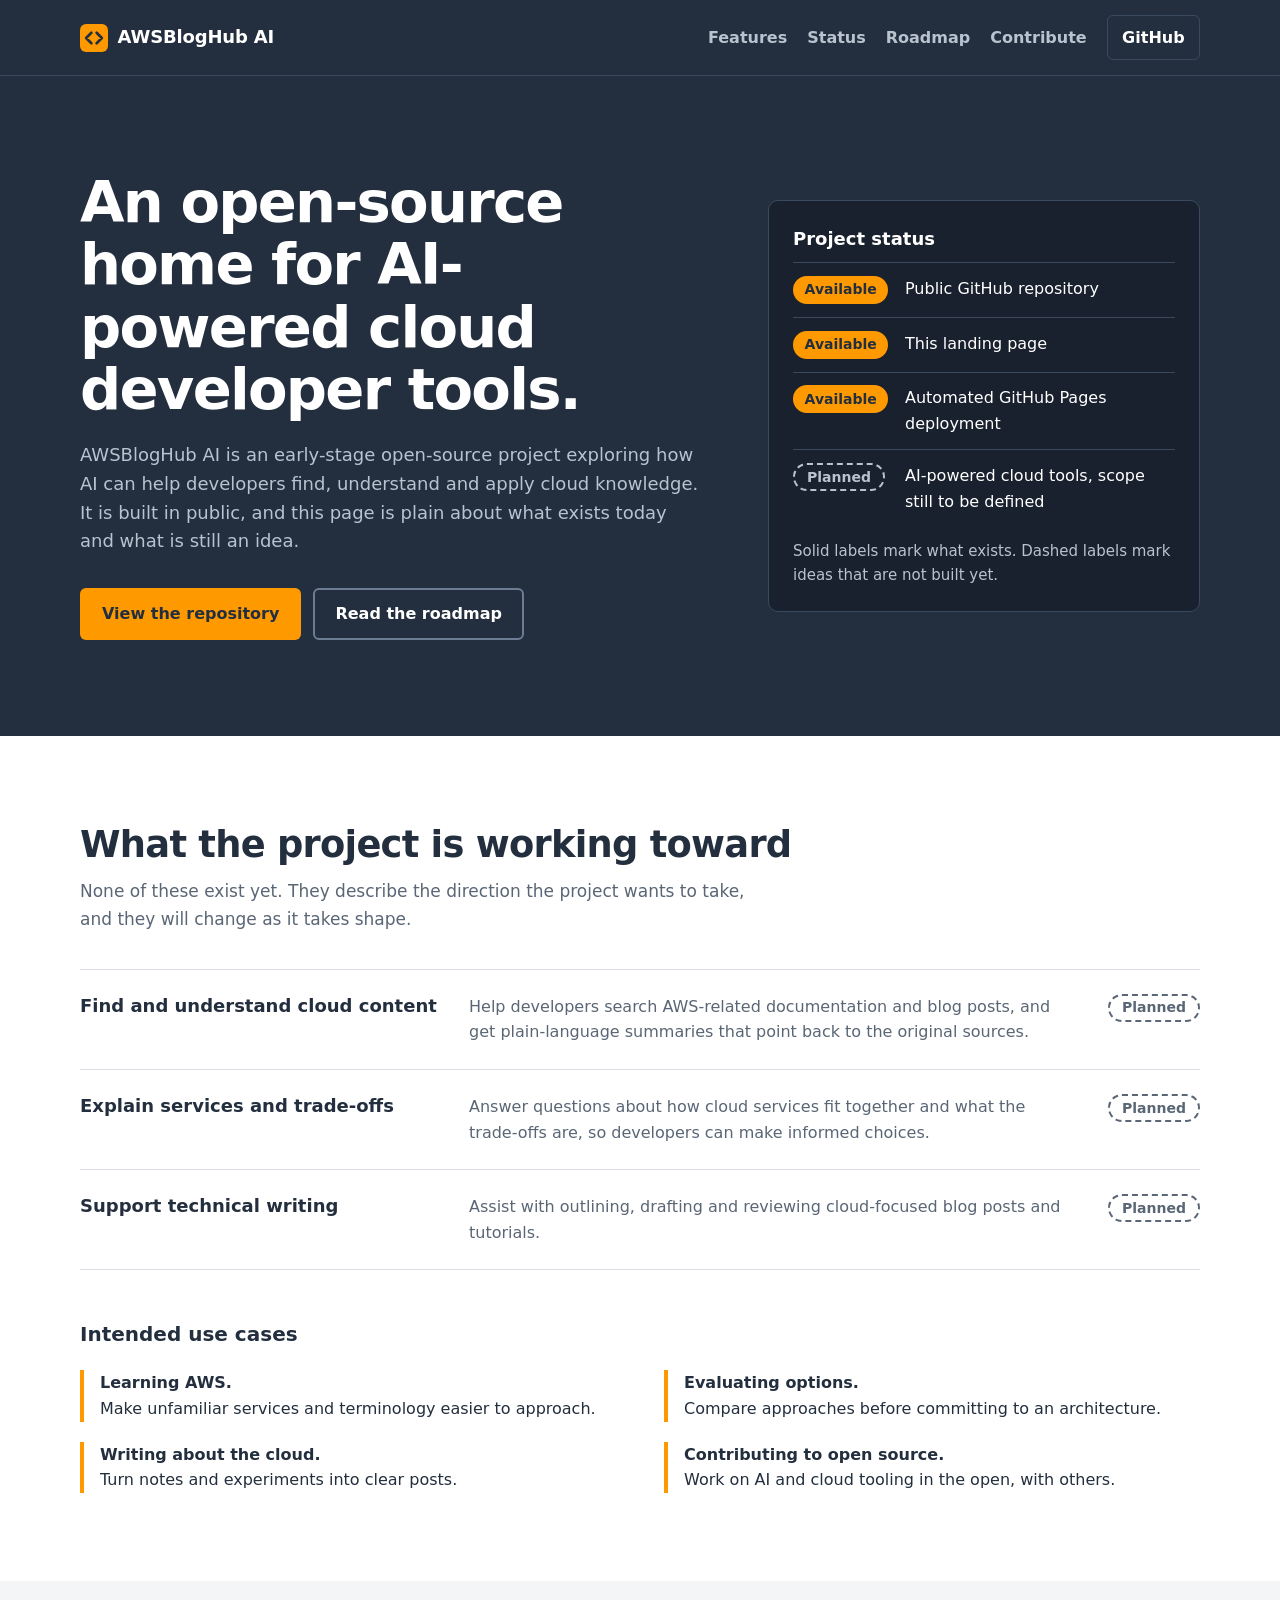
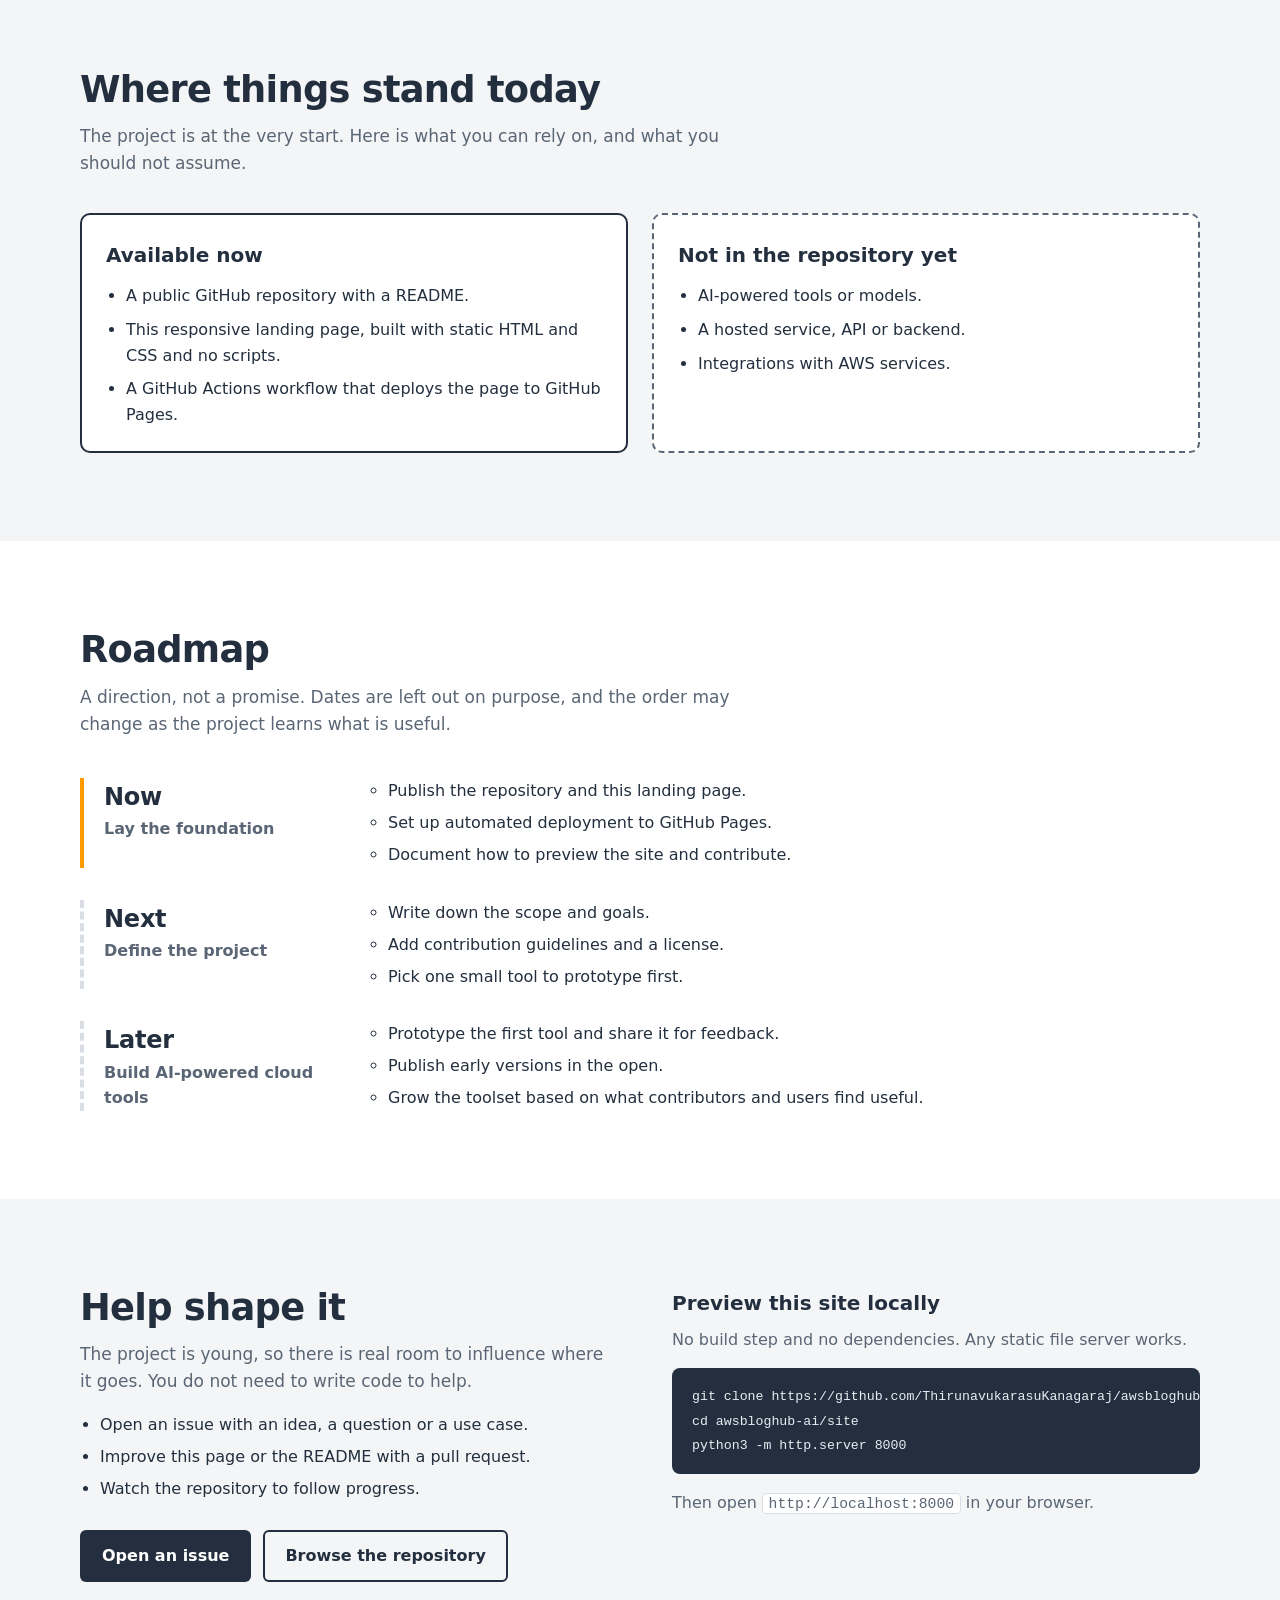
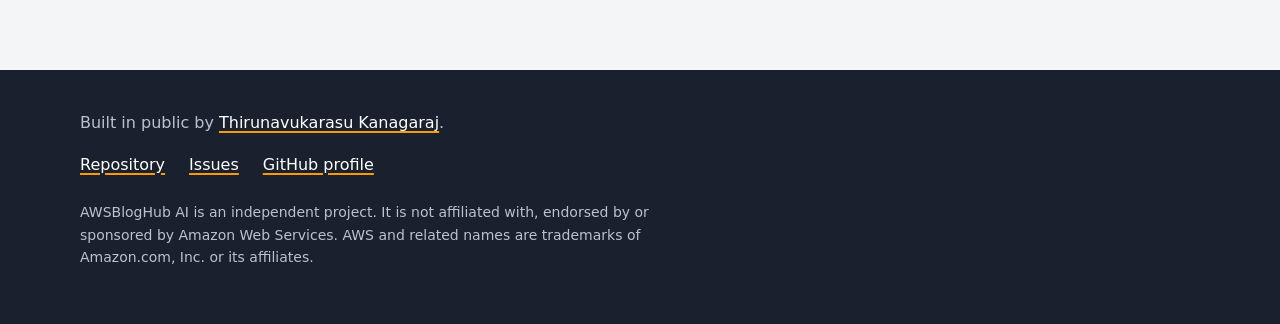
==== site/index.html @ a860bc06 "Add AWSBlogHub AI landing page Static, accessible, SEO-friendly page with hero, planned features and" ====
<!doctype html>
<html lang="en">
<head>
  <meta charset="utf-8">
  <meta name="viewport" content="width=device-width, initial-scale=1">
  <title>AWSBlogHub AI | Open-source AI tools for cloud developers</title>
  <meta name="description" content="AWSBlogHub AI is an early-stage open-source project exploring AI-powered tools for AWS and cloud developers. See what exists today, the roadmap, and how to contribute.">
  <link rel="canonical" href="https://thirunavukarasukanagaraj.github.io/awsbloghub-ai/">
  <meta name="theme-color" content="#232F3E">
  <link rel="icon" href="assets/favicon.svg" type="image/svg+xml">

  <meta property="og:type" content="website">
  <meta property="og:site_name" content="AWSBlogHub AI">
  <meta property="og:title" content="AWSBlogHub AI | Open-source AI tools for cloud developers">
  <meta property="og:description" content="An early-stage open-source project exploring AI-powered tools for AWS and cloud developers. Built in public.">
  <meta property="og:url" content="https://thirunavukarasukanagaraj.github.io/awsbloghub-ai/">
  <meta name="twitter:card" content="summary">
  <meta name="twitter:title" content="AWSBlogHub AI">
  <meta name="twitter:description" content="An early-stage open-source project exploring AI-powered tools for AWS and cloud developers. Built in public.">

  <link rel="stylesheet" href="assets/styles.css">

  <script type="application/ld+json">
  {
    "@context": "https://schema.org",
    "@type": "SoftwareSourceCode",
    "name": "AWSBlogHub AI",
    "description": "An early-stage open-source project exploring AI-powered tools for AWS and cloud developers.",
    "url": "https://thirunavukarasukanagaraj.github.io/awsbloghub-ai/",
    "codeRepository": "https://github.com/ThirunavukarasuKanagaraj/awsbloghub-ai",
    "author": {
      "@type": "Person",
      "name": "Thirunavukarasu Kanagaraj",
      "url": "https://github.com/ThirunavukarasuKanagaraj"
    }
  }
  </script>
</head>
<body>
  <a class="skip-link" href="#main">Skip to content</a>

  <header class="site-header">
    <div class="container header-inner">
      <a class="brand" href="#top" aria-label="AWSBlogHub AI, back to top">
        <svg class="brand-mark" width="28" height="28" viewBox="0 0 32 32" aria-hidden="true" focusable="false">
          <rect width="32" height="32" rx="7" fill="#FF9900"/>
          <path d="M13 10 7 16l6 6M19 10l6 6-6 6" fill="none" stroke="#232F3E" stroke-width="3" stroke-linecap="round" stroke-linejoin="round"/>
        </svg>
        <span>AWSBlogHub AI</span>
      </a>
      <nav aria-label="Primary">
        <ul class="nav-list">
          <li><a href="#features">Features</a></li>
          <li><a href="#status">Status</a></li>
          <li><a href="#roadmap">Roadmap</a></li>
          <li><a href="#contribute">Contribute</a></li>
          <li><a class="nav-github" href="https://github.com/ThirunavukarasuKanagaraj/awsbloghub-ai">GitHub</a></li>
        </ul>
      </nav>
    </div>
  </header>

  <main id="main">
    <section class="hero on-dark" id="top" aria-labelledby="hero-title">
      <div class="container hero-grid">
        <div class="hero-copy">
          <h1 id="hero-title">An open-source home for AI-powered cloud developer tools.</h1>
          <p class="lead">AWSBlogHub AI is an early-stage open-source project exploring how AI can help developers find, understand and apply cloud knowledge. It is built in public, and this page is plain about what exists today and what is still an idea.</p>
          <div class="actions">
            <a class="btn btn-primary" href="https://github.com/ThirunavukarasuKanagaraj/awsbloghub-ai">View the repository</a>
            <a class="btn btn-secondary" href="#roadmap">Read the roadmap</a>
          </div>
        </div>

        <aside class="ledger" aria-labelledby="ledger-title">
          <h2 id="ledger-title">Project status</h2>
          <ul>
            <li><span class="tag tag-built">Available</span><span>Public GitHub repository</span></li>
            <li><span class="tag tag-built">Available</span><span>This landing page</span></li>
            <li><span class="tag tag-built">Available</span><span>Automated GitHub Pages deployment</span></li>
            <li><span class="tag tag-planned">Planned</span><span>AI-powered cloud tools, scope still to be defined</span></li>
          </ul>
          <p class="ledger-note">Solid labels mark what exists. Dashed labels mark ideas that are not built yet.</p>
        </aside>
      </div>
    </section>

    <section class="section" id="features" aria-labelledby="features-title">
      <div class="container">
        <h2 id="features-title">What the project is working toward</h2>
        <p class="section-intro">None of these exist yet. They describe the direction the project wants to take, and they will change as it takes shape.</p>

        <ul class="rows">
          <li>
            <h3>Find and understand cloud content</h3>
            <p>Help developers search AWS-related documentation and blog posts, and get plain-language summaries that point back to the original sources.</p>
            <span class="tag tag-planned">Planned</span>
          </li>
          <li>
            <h3>Explain services and trade-offs</h3>
            <p>Answer questions about how cloud services fit together and what the trade-offs are, so developers can make informed choices.</p>
            <span class="tag tag-planned">Planned</span>
          </li>
          <li>
            <h3>Support technical writing</h3>
            <p>Assist with outlining, drafting and reviewing cloud-focused blog posts and tutorials.</p>
            <span class="tag tag-planned">Planned</span>
          </li>
        </ul>

        <h3 class="subhead">Intended use cases</h3>
        <ul class="usecases">
          <li><strong>Learning AWS.</strong> Make unfamiliar services and terminology easier to approach.</li>
          <li><strong>Evaluating options.</strong> Compare approaches before committing to an architecture.</li>
          <li><strong>Writing about the cloud.</strong> Turn notes and experiments into clear posts.</li>
          <li><strong>Contributing to open source.</strong> Work on AI and cloud tooling in the open, with others.</li>
        </ul>
      </div>
    </section>

    <section class="section band" id="status" aria-labelledby="status-title">
      <div class="container">
        <h2 id="status-title">Where things stand today</h2>
        <p class="section-intro">The project is at the very start. Here is what you can rely on, and what you should not assume.</p>

        <div class="status-grid">
          <div class="panel panel-built">
            <h3>Available now</h3>
            <ul>
              <li>A public GitHub repository with a README.</li>
              <li>This responsive landing page, built with static HTML and CSS and no scripts.</li>
              <li>A GitHub Actions workflow that deploys the page to GitHub Pages.</li>
            </ul>
          </div>
          <div class="panel panel-planned">
            <h3>Not in the repository yet</h3>
            <ul>
              <li>AI-powered tools or models.</li>
              <li>A hosted service, API or backend.</li>
              <li>Integrations with AWS services.</li>
            </ul>
          </div>
        </div>
      </div>
    </section>

    <section class="section" id="roadmap" aria-labelledby="roadmap-title">
      <div class="container">
        <h2 id="roadmap-title">Roadmap</h2>
        <p class="section-intro">A direction, not a promise. Dates are left out on purpose, and the order may change as the project learns what is useful.</p>

        <ol class="phases">
          <li class="phase phase-now">
            <div>
              <h3>Now</h3>
              <p class="phase-title">Lay the foundation</p>
            </div>
            <ul>
              <li>Publish the repository and this landing page.</li>
              <li>Set up automated deployment to GitHub Pages.</li>
              <li>Document how to preview the site and contribute.</li>
            </ul>
          </li>
          <li class="phase">
            <div>
              <h3>Next</h3>
              <p class="phase-title">Define the project</p>
            </div>
            <ul>
              <li>Write down the scope and goals.</li>
              <li>Add contribution guidelines and a license.</li>
              <li>Pick one small tool to prototype first.</li>
            </ul>
          </li>
          <li class="phase">
            <div>
              <h3>Later</h3>
              <p class="phase-title">Build AI-powered cloud tools</p>
            </div>
            <ul>
              <li>Prototype the first tool and share it for feedback.</li>
              <li>Publish early versions in the open.</li>
              <li>Grow the toolset based on what contributors and users find useful.</li>
            </ul>
          </li>
        </ol>
      </div>
    </section>

    <section class="section band" id="contribute" aria-labelledby="contribute-title">
      <div class="container contribute-grid">
        <div>
          <h2 id="contribute-title">Help shape it</h2>
          <p class="section-intro">The project is young, so there is real room to influence where it goes. You do not need to write code to help.</p>
          <ul class="plain-list">
            <li>Open an issue with an idea, a question or a use case.</li>
            <li>Improve this page or the README with a pull request.</li>
            <li>Watch the repository to follow progress.</li>
          </ul>
          <div class="actions">
            <a class="btn btn-dark" href="https://github.com/ThirunavukarasuKanagaraj/awsbloghub-ai/issues/new">Open an issue</a>
            <a class="btn btn-outline" href="https://github.com/ThirunavukarasuKanagaraj/awsbloghub-ai">Browse the repository</a>
          </div>
        </div>

        <div class="preview">
          <h3>Preview this site locally</h3>
          <p>No build step and no dependencies. Any static file server works.</p>
<pre tabindex="0" aria-label="Commands to preview the site locally"><code>git clone https://github.com/ThirunavukarasuKanagaraj/awsbloghub-ai.git
cd awsbloghub-ai/site
python3 -m http.server 8000</code></pre>
          <p>Then open <code>http://localhost:8000</code> in your browser.</p>
        </div>
      </div>
    </section>
  </main>

  <footer class="site-footer on-dark">
    <div class="container footer-inner">
      <p>Built in public by <a href="https://github.com/ThirunavukarasuKanagaraj">Thirunavukarasu Kanagaraj</a>.</p>
      <ul class="footer-links">
        <li><a href="https://github.com/ThirunavukarasuKanagaraj/awsbloghub-ai">Repository</a></li>
        <li><a href="https://github.com/ThirunavukarasuKanagaraj/awsbloghub-ai/issues">Issues</a></li>
        <li><a href="https://github.com/ThirunavukarasuKanagaraj">GitHub profile</a></li>
      </ul>
      <p class="disclaimer">AWSBlogHub AI is an independent project. It is not affiliated with, endorsed by or sponsored by Amazon Web Services. AWS and related names are trademarks of Amazon.com, Inc. or its affiliates.</p>
    </div>
  </footer>
</body>
</html>
---- site/assets/styles.css ----
/* AWSBlogHub AI landing page. Static, no build step.
   Design system: solid markers = exists today, dashed markers = planned. */

:root {
  --navy: #232F3E;
  --navy-deep: #18212D;
  --navy-line: #3A4A5E;
  --orange: #FF9900;
  --orange-hover: #FFAD33;
  --orange-ink: #A64F00;   /* orange dark enough for text on white */
  --white: #FFFFFF;
  --gray-50: #F4F5F7;
  --gray-200: #D9DEE4;
  --gray-600: #5A6675;
  --on-navy-muted: #B9C3CF;

  --font-sans: ui-sans-serif, system-ui, -apple-system, "Segoe UI", Roboto, "Helvetica Neue", Arial, sans-serif;
  --font-mono: ui-monospace, SFMono-Regular, Menlo, Consolas, "Liberation Mono", monospace;
}

*, *::before, *::after { box-sizing: border-box; }

@media (prefers-reduced-motion: no-preference) {
  html { scroll-behavior: smooth; }
}

html { -webkit-text-size-adjust: 100%; }

body {
  margin: 0;
  font-family: var(--font-sans);
  font-size: 1rem;
  line-height: 1.6;
  color: var(--navy);
  background: var(--white);
}

h1, h2, h3, p, ul, ol { margin-top: 0; }

a {
  color: inherit;
  text-decoration-color: var(--orange-ink);
  text-decoration-thickness: 2px;
  text-underline-offset: 0.2em;
}
a:hover { text-decoration-color: var(--navy); }
.on-dark a { text-decoration-color: var(--orange); }
.on-dark a:hover { text-decoration-color: var(--white); }

:focus-visible {
  outline: 3px solid var(--orange-ink);
  outline-offset: 3px;
}
.on-dark :focus-visible,
.site-header :focus-visible { outline-color: var(--orange); }

.container {
  width: min(1120px, 100% - 2.5rem);
  margin-inline: auto;
}

.skip-link {
  position: absolute;
  left: 0.75rem;
  top: -4rem;
  z-index: 10;
  padding: 0.6rem 1rem;
  background: var(--orange);
  color: var(--navy);
  font-weight: 700;
  border-radius: 6px;
}
.skip-link:focus { top: 0.75rem; }

/* Header */
.site-header {
  background: var(--navy);
  color: var(--white);
  border-bottom: 1px solid var(--navy-line);
}
.header-inner {
  display: flex;
  flex-wrap: wrap;
  align-items: center;
  justify-content: space-between;
  gap: 0.5rem 1.5rem;
  padding-block: 0.9rem;
}
.brand {
  display: inline-flex;
  align-items: center;
  gap: 0.6rem;
  font-weight: 800;
  font-size: 1.125rem;
  letter-spacing: -0.01em;
  text-decoration: none;
}
.brand:hover { text-decoration: none; }
.nav-list {
  display: flex;
  flex-wrap: wrap;
  align-items: center;
  gap: 0.25rem 1.25rem;
  margin: 0;
  padding: 0;
  list-style: none;
}
.nav-list a {
  display: inline-block;
  padding: 0.65rem 0;
  text-decoration: none;
  color: var(--on-navy-muted);
  font-weight: 600;
}
.nav-list a:hover { color: var(--white); }
.nav-list .nav-github {
  padding: 0.55rem 0.9rem;
  border: 1.5px solid var(--navy-line);
  border-radius: 6px;
  color: var(--white);
}
.nav-list .nav-github:hover { border-color: var(--orange); }

/* Hero */
.hero {
  background: var(--navy);
  color: var(--white);
  padding-block: clamp(3rem, 8vw, 6rem);
}
.hero-grid {
  display: grid;
  grid-template-columns: minmax(0, 1fr);
  gap: 2.5rem;
  align-items: center;
}
.hero h1 {
  max-width: 18ch;
  margin-bottom: 1.25rem;
  font-size: clamp(2.1rem, 5.2vw, 3.6rem);
  line-height: 1.08;
  font-weight: 800;
  letter-spacing: -0.03em;
}
.lead {
  max-width: 58ch;
  margin-bottom: 2rem;
  font-size: 1.125rem;
  color: var(--on-navy-muted);
}

.actions { display: flex; flex-wrap: wrap; gap: 0.75rem; }
.btn {
  display: inline-flex;
  align-items: center;
  justify-content: center;
  min-height: 44px;
  padding: 0.7rem 1.25rem;
  border: 2px solid transparent;
  border-radius: 6px;
  font-weight: 700;
  text-decoration: none;
}
.btn-primary { background: var(--orange); color: var(--navy); }
.btn-primary:hover { background: var(--orange-hover); }
.btn-secondary { border-color: #6B7C93; color: var(--white); }
.btn-secondary:hover { border-color: var(--white); }
.btn-dark { background: var(--navy); color: var(--white); }
.btn-dark:hover { background: var(--navy-deep); }
.btn-outline { border-color: var(--navy); color: var(--navy); }
.btn-outline:hover { background: var(--white); }

/* Status ledger in the hero */
.ledger {
  padding: 1.5rem;
  background: var(--navy-deep);
  border: 1px solid var(--navy-line);
  border-radius: 10px;
}
.ledger h2 { margin-bottom: 0.5rem; font-size: 1.125rem; font-weight: 700; }
.ledger ul { margin: 0; padding: 0; list-style: none; }
.ledger li {
  display: grid;
  grid-template-columns: 6.25rem 1fr;
  gap: 0.75rem;
  align-items: start;
  padding: 0.8rem 0;
  border-top: 1px solid var(--navy-line);
}
.ledger-note {
  margin: 0.75rem 0 0;
  font-size: 0.9375rem;
  color: var(--on-navy-muted);
}
.ledger .tag-planned { color: var(--on-navy-muted); }

/* Tags: solid = available, dashed = planned */
.tag {
  display: inline-block;
  justify-self: start;
  min-width: 5.75rem;
  padding: 0.1rem 0.6rem;
  border: 2px solid var(--orange);
  border-radius: 999px;
  font-size: 0.875rem;
  font-weight: 700;
  line-height: 1.5;
  text-align: center;
}
.tag-built { background: var(--orange); color: var(--navy); }
.tag-planned { border: 2px dashed currentColor; color: var(--gray-600); background: transparent; }

/* Sections */
.section { padding-block: clamp(3rem, 7vw, 5.5rem); }
.band { background: var(--gray-50); }
.section h2 {
  margin-bottom: 0.75rem;
  font-size: clamp(1.6rem, 3.4vw, 2.3rem);
  line-height: 1.15;
  font-weight: 800;
  letter-spacing: -0.02em;
}
.section-intro { max-width: 62ch; color: var(--gray-600); font-size: 1.0625rem; }

/* Feature rows */
.rows {
  margin: 2.25rem 0 0;
  padding: 0;
  list-style: none;
  border-bottom: 1px solid var(--gray-200);
}
.rows li {
  display: grid;
  grid-template-columns: minmax(0, 1fr);
  gap: 0.5rem 2rem;
  padding: 1.5rem 0;
  border-top: 1px solid var(--gray-200);
}
.rows h3 { margin: 0; font-size: 1.125rem; font-weight: 700; line-height: 1.3; }
.rows p { margin: 0; color: var(--gray-600); max-width: 60ch; }

.subhead { margin: 3rem 0 1.25rem; font-size: 1.25rem; font-weight: 700; }
.usecases {
  display: grid;
  grid-template-columns: minmax(0, 1fr);
  gap: 1.25rem 3rem;
  margin: 0;
  padding: 0;
  list-style: none;
}
.usecases li { padding-left: 1rem; border-left: 4px solid var(--orange); max-width: 52ch; }
.usecases strong { display: block; }

/* Status panels */
.status-grid { display: grid; grid-template-columns: minmax(0, 1fr); gap: 1.5rem; margin-top: 2.25rem; }
.panel { padding: 1.5rem; background: var(--white); border-radius: 10px; }
.panel-built { border: 2px solid var(--navy); }
.panel-planned { border: 2px dashed var(--gray-600); }
.panel h3 { margin-bottom: 0.75rem; font-size: 1.25rem; font-weight: 700; }
.panel ul { margin: 0; padding-left: 1.25rem; }
.panel li + li { margin-top: 0.5rem; }

/* Roadmap */
.phases {
  display: grid;
  gap: 2rem;
  margin: 2.5rem 0 0;
  padding: 0;
  list-style: none;
}
.phase {
  display: grid;
  grid-template-columns: minmax(0, 1fr);
  gap: 0.75rem 2.5rem;
  padding-left: 1.25rem;
  border-left: 4px dashed var(--gray-200);
}
.phase-now { border-left: 4px solid var(--orange); }
.phase h3 { margin-bottom: 0; font-size: 1.5rem; font-weight: 800; letter-spacing: -0.01em; }
.phase-title { margin: 0; color: var(--gray-600); font-weight: 600; }
.phase ul { margin: 0; padding-left: 1.25rem; max-width: 60ch; }
.phase li + li { margin-top: 0.4rem; }

/* Contribute */
.contribute-grid { display: grid; grid-template-columns: minmax(0, 1fr); gap: 2.5rem; }
.plain-list { margin: 0 0 1.75rem; padding-left: 1.25rem; max-width: 56ch; }
.plain-list li + li { margin-top: 0.4rem; }
.preview h3 { margin-bottom: 0.5rem; font-size: 1.25rem; font-weight: 700; }
.preview p { color: var(--gray-600); }
pre {
  margin: 1rem 0;
  padding: 1rem 1.25rem;
  overflow-x: auto;
  background: var(--navy);
  color: #E8EDF3;
  border-radius: 8px;
  font-family: var(--font-mono);
  font-size: 0.9rem;
  line-height: 1.7;
}
code { font-family: var(--font-mono); font-size: 0.92em; }
p code { padding: 0.1rem 0.35rem; background: var(--white); border: 1px solid var(--gray-200); border-radius: 4px; }

/* Footer */
.site-footer {
  background: var(--navy-deep);
  color: var(--on-navy-muted);
  padding-block: 2.5rem;
}
.footer-inner p { margin-bottom: 1rem; }
.footer-links {
  display: flex;
  flex-wrap: wrap;
  gap: 0.5rem 1.5rem;
  margin: 0 0 1.5rem;
  padding: 0;
  list-style: none;
}
.footer-links a, .footer-inner a { color: var(--white); }
.disclaimer { max-width: 70ch; margin: 0; font-size: 0.875rem; }

/* Wider screens */
@media (min-width: 800px) {
  .rows li { grid-template-columns: minmax(0, 1fr) minmax(0, 1.7fr) auto; align-items: start; }
  .usecases { grid-template-columns: repeat(2, minmax(0, 1fr)); }
  .status-grid { grid-template-columns: repeat(2, minmax(0, 1fr)); }
  .phase { grid-template-columns: 14rem minmax(0, 1fr); }
}

@media (min-width: 920px) {
  .hero-grid { grid-template-columns: minmax(0, 1.3fr) minmax(0, 0.9fr); gap: 4rem; }
  .contribute-grid { grid-template-columns: repeat(2, minmax(0, 1fr)); gap: 4rem; }
}

@media (max-width: 420px) {
  .ledger li { grid-template-columns: 1fr; gap: 0.35rem; }
  .btn { width: 100%; }
}
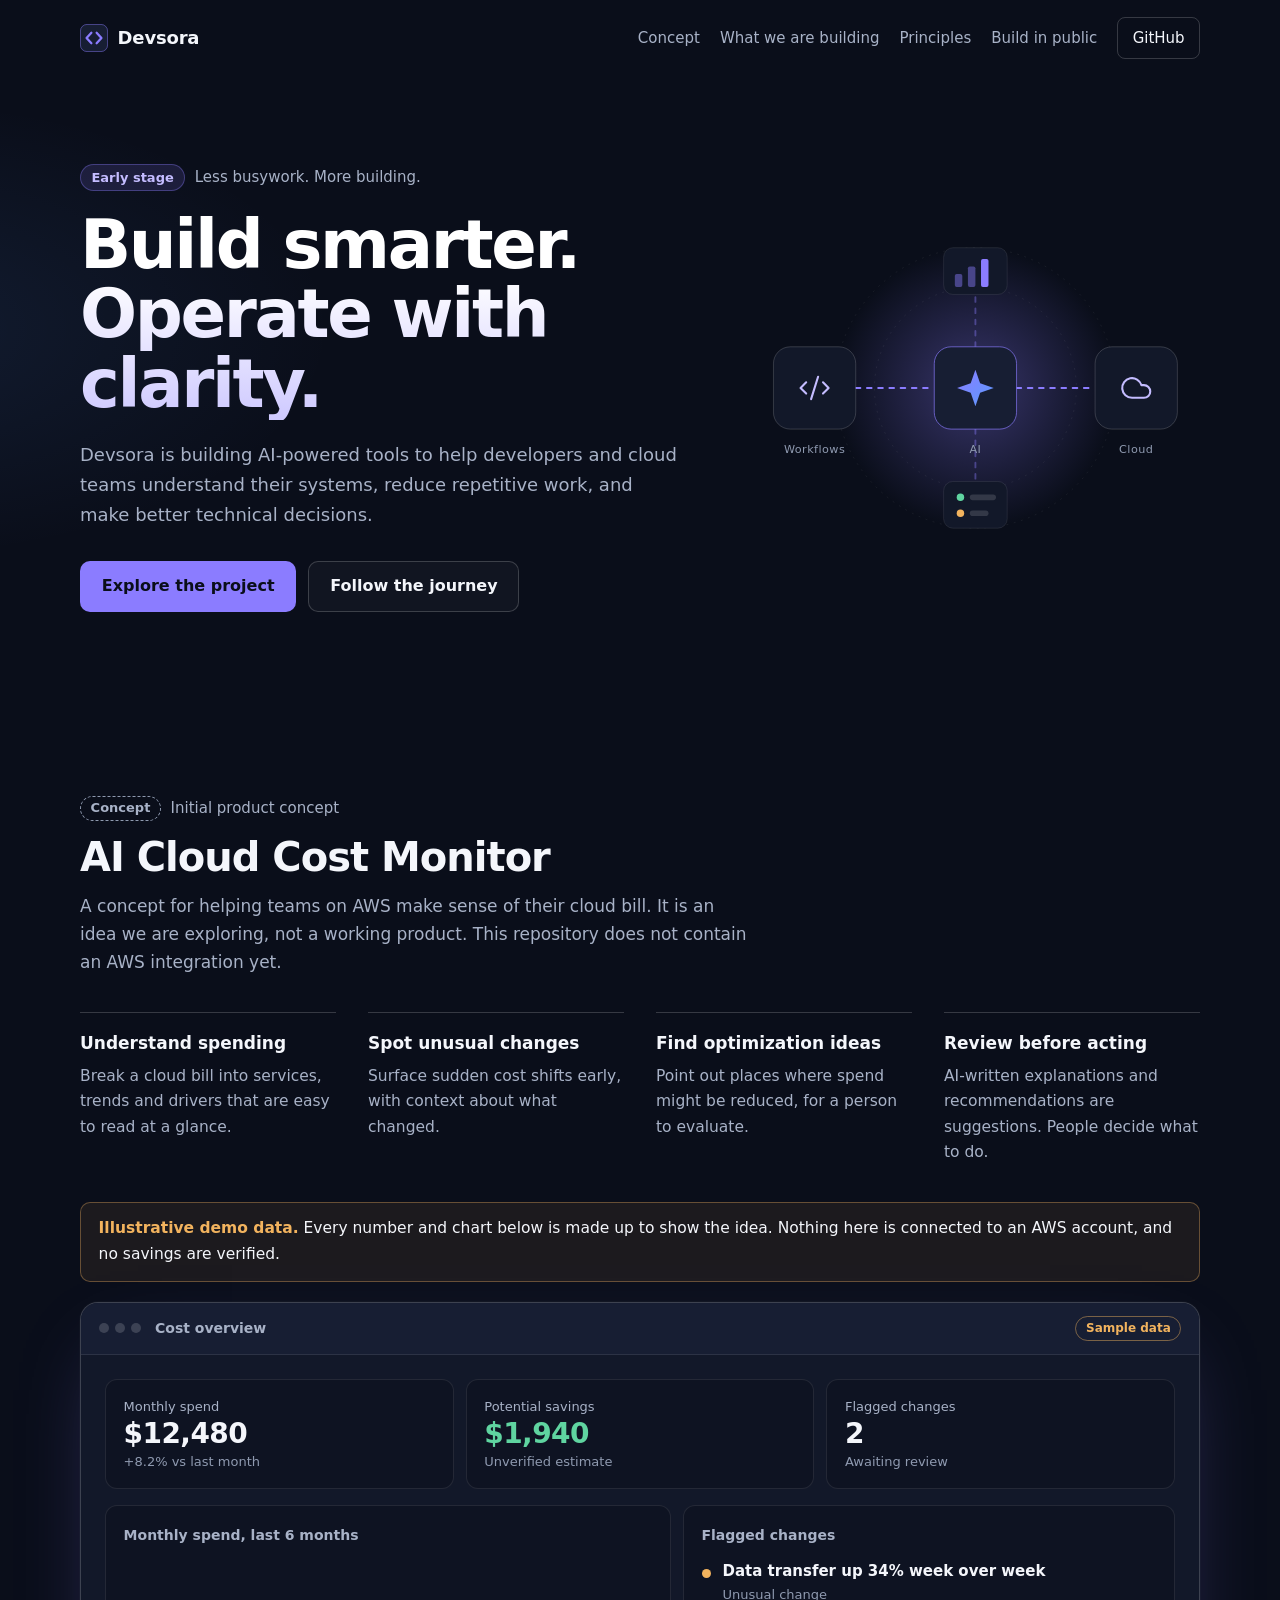
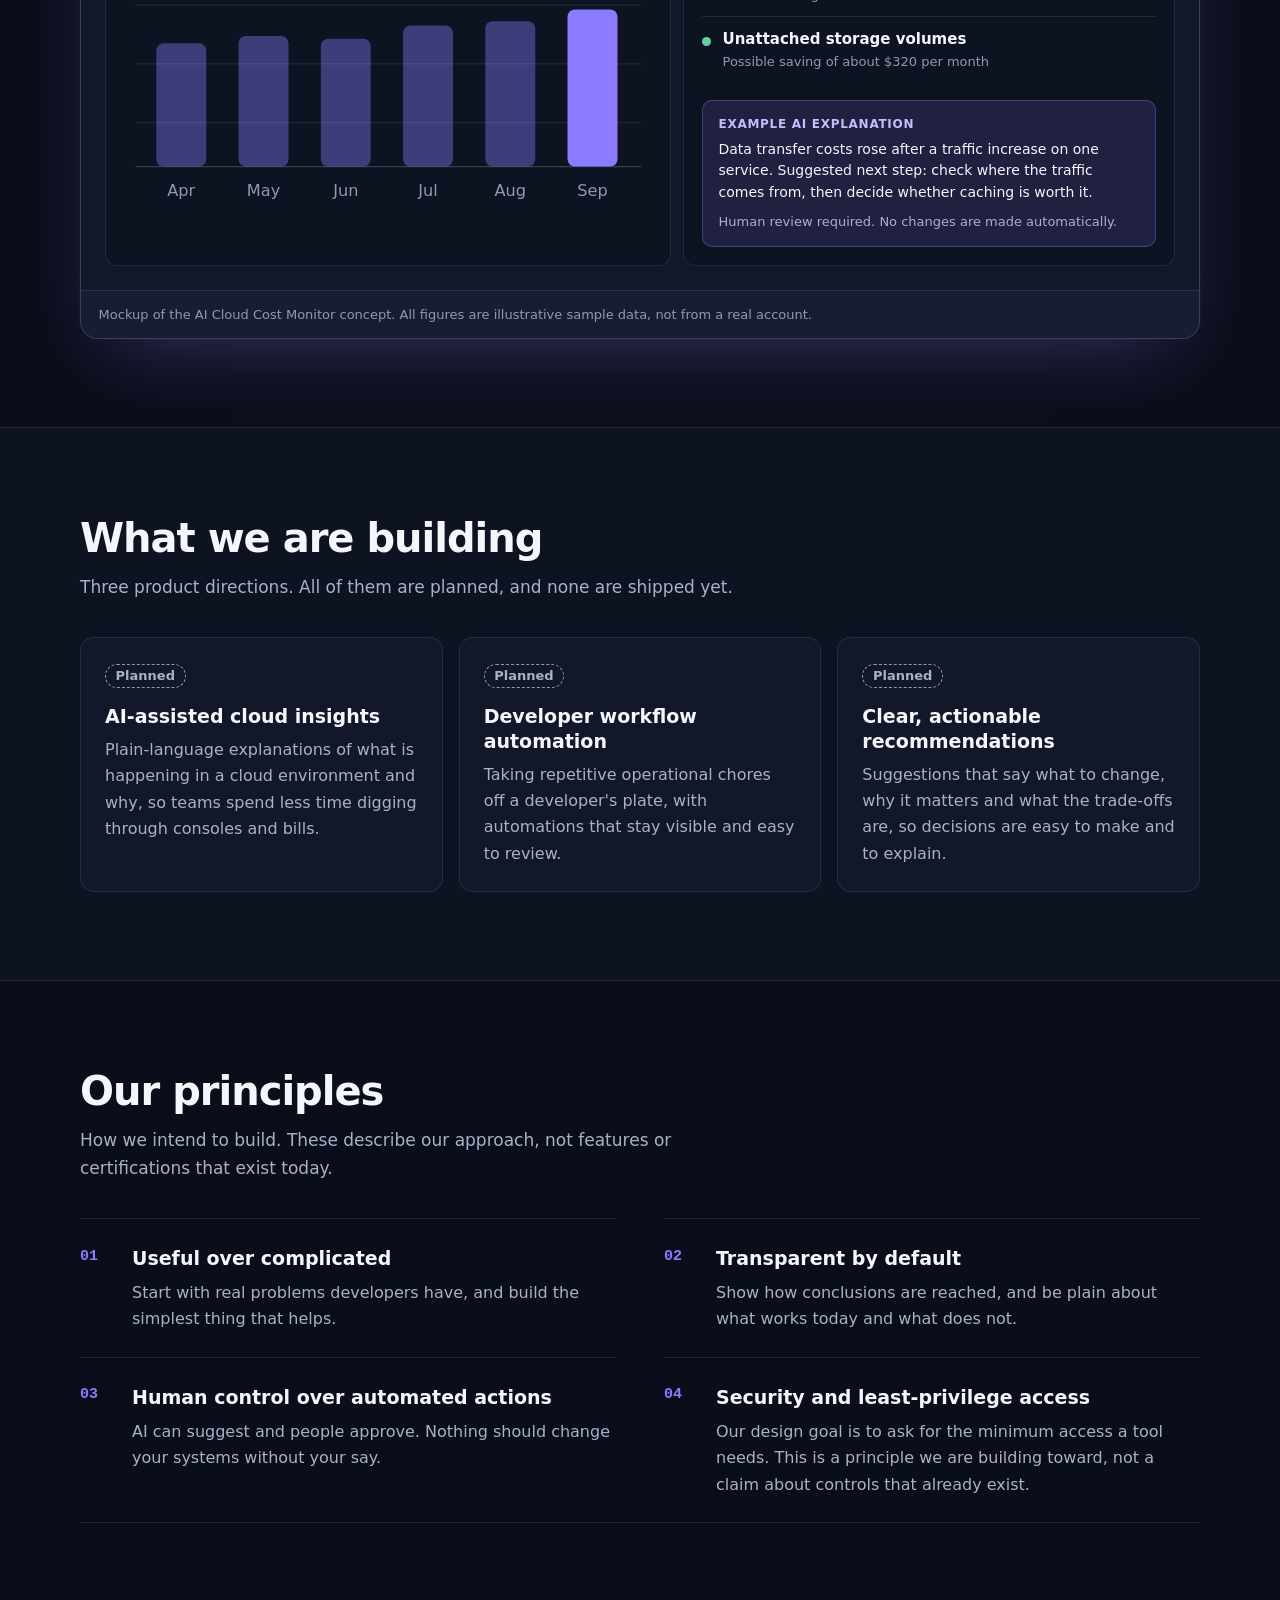
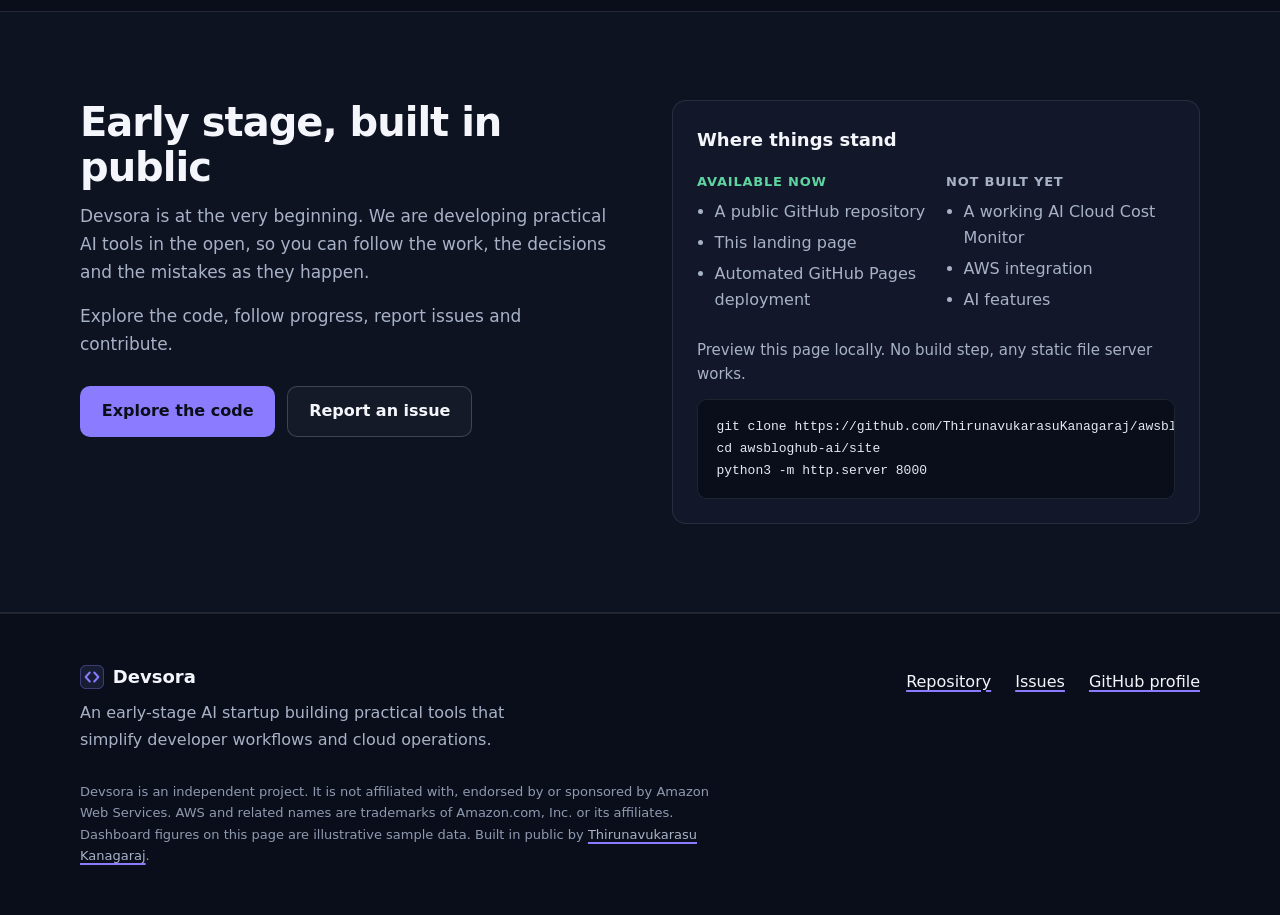
==== commit 37b50e7e: "Rebrand landing page to Devsora - Rewrite site/index.html as a minimalist Devsora landing page: hero" ====
--- a/site/index.html
+++ b/site/index.html
@@ -3,36 +3,33 @@
 <head>
   <meta charset="utf-8">
   <meta name="viewport" content="width=device-width, initial-scale=1">
-  <title>AWSBlogHub AI | Open-source AI tools for cloud developers</title>
-  <meta name="description" content="AWSBlogHub AI is an early-stage open-source project exploring AI-powered tools for AWS and cloud developers. See what exists today, the roadmap, and how to contribute.">
+  <title>Devsora | Less busywork. More building.</title>
+  <meta name="description" content="Devsora is an early-stage AI startup building practical tools that simplify developer workflows and cloud operations. Built in public.">
   <link rel="canonical" href="https://thirunavukarasukanagaraj.github.io/awsbloghub-ai/">
-  <meta name="theme-color" content="#232F3E">
+  <meta name="theme-color" content="#0A0E1A">
+  <meta name="color-scheme" content="dark">
   <link rel="icon" href="assets/favicon.svg" type="image/svg+xml">
 
   <meta property="og:type" content="website">
-  <meta property="og:site_name" content="AWSBlogHub AI">
-  <meta property="og:title" content="AWSBlogHub AI | Open-source AI tools for cloud developers">
-  <meta property="og:description" content="An early-stage open-source project exploring AI-powered tools for AWS and cloud developers. Built in public.">
+  <meta property="og:site_name" content="Devsora">
+  <meta property="og:title" content="Devsora | Less busywork. More building.">
+  <meta property="og:description" content="An early-stage AI startup building practical tools for developers and cloud teams. Built in public.">
   <meta property="og:url" content="https://thirunavukarasukanagaraj.github.io/awsbloghub-ai/">
   <meta name="twitter:card" content="summary">
-  <meta name="twitter:title" content="AWSBlogHub AI">
-  <meta name="twitter:description" content="An early-stage open-source project exploring AI-powered tools for AWS and cloud developers. Built in public.">
+  <meta name="twitter:title" content="Devsora | Less busywork. More building.">
+  <meta name="twitter:description" content="An early-stage AI startup building practical tools for developers and cloud teams. Built in public.">
 
   <link rel="stylesheet" href="assets/styles.css">
 
   <script type="application/ld+json">
   {
     "@context": "https://schema.org",
-    "@type": "SoftwareSourceCode",
-    "name": "AWSBlogHub AI",
-    "description": "An early-stage open-source project exploring AI-powered tools for AWS and cloud developers.",
+    "@type": "Organization",
+    "name": "Devsora",
+    "slogan": "Less busywork. More building.",
+    "description": "An early-stage AI startup building practical tools that simplify developer workflows and cloud operations.",
     "url": "https://thirunavukarasukanagaraj.github.io/awsbloghub-ai/",
-    "codeRepository": "https://github.com/ThirunavukarasuKanagaraj/awsbloghub-ai",
-    "author": {
-      "@type": "Person",
-      "name": "Thirunavukarasu Kanagaraj",
-      "url": "https://github.com/ThirunavukarasuKanagaraj"
-    }
+    "sameAs": ["https://github.com/ThirunavukarasuKanagaraj/awsbloghub-ai"]
   }
   </script>
 </head>
@@ -41,19 +38,20 @@
 
   <header class="site-header">
     <div class="container header-inner">
-      <a class="brand" href="#top" aria-label="AWSBlogHub AI, back to top">
+      <a class="brand" href="#top" aria-label="Devsora, back to top">
         <svg class="brand-mark" width="28" height="28" viewBox="0 0 32 32" aria-hidden="true" focusable="false">
-          <rect width="32" height="32" rx="7" fill="#FF9900"/>
-          <path d="M13 10 7 16l6 6M19 10l6 6-6 6" fill="none" stroke="#232F3E" stroke-width="3" stroke-linecap="round" stroke-linejoin="round"/>
+          <rect width="32" height="32" rx="8" fill="#171E33"/>
+          <rect x="0.5" y="0.5" width="31" height="31" rx="7.5" fill="none" stroke="#8B7CFF" stroke-opacity="0.5"/>
+          <path d="M13 10 7.5 16l5.5 6M19 10l5.5 6-5.5 6" fill="none" stroke="#8B7CFF" stroke-width="2.6" stroke-linecap="round" stroke-linejoin="round"/>
         </svg>
-        <span>AWSBlogHub AI</span>
+        <span>Devsora</span>
       </a>
       <nav aria-label="Primary">
         <ul class="nav-list">
-          <li><a href="#features">Features</a></li>
-          <li><a href="#status">Status</a></li>
-          <li><a href="#roadmap">Roadmap</a></li>
-          <li><a href="#contribute">Contribute</a></li>
+          <li><a href="#concept">Concept</a></li>
+          <li><a href="#building">What we are building</a></li>
+          <li><a href="#principles">Principles</a></li>
+          <li><a href="#open">Build in public</a></li>
           <li><a class="nav-github" href="https://github.com/ThirunavukarasuKanagaraj/awsbloghub-ai">GitHub</a></li>
         </ul>
       </nav>
@@ -61,170 +59,311 @@
   </header>
 
   <main id="main">
-    <section class="hero on-dark" id="top" aria-labelledby="hero-title">
+    <section class="hero" id="top" aria-labelledby="hero-title">
       <div class="container hero-grid">
         <div class="hero-copy">
-          <h1 id="hero-title">An open-source home for AI-powered cloud developer tools.</h1>
-          <p class="lead">AWSBlogHub AI is an early-stage open-source project exploring how AI can help developers find, understand and apply cloud knowledge. It is built in public, and this page is plain about what exists today and what is still an idea.</p>
+          <p class="eyebrow"><span class="pill">Early stage</span> Less busywork. More building.</p>
+          <h1 id="hero-title">Build smarter. Operate with clarity.</h1>
+          <p class="lead">Devsora is building AI-powered tools to help developers and cloud teams understand their systems, reduce repetitive work, and make better technical decisions.</p>
           <div class="actions">
-            <a class="btn btn-primary" href="https://github.com/ThirunavukarasuKanagaraj/awsbloghub-ai">View the repository</a>
-            <a class="btn btn-secondary" href="#roadmap">Read the roadmap</a>
+            <a class="btn btn-primary" href="https://github.com/ThirunavukarasuKanagaraj/awsbloghub-ai">Explore the project<span class="sr-only"> on GitHub</span></a>
+            <a class="btn btn-ghost" href="https://github.com/ThirunavukarasuKanagaraj/awsbloghub-ai/issues">Follow the journey<span class="sr-only"> on GitHub Issues</span></a>
           </div>
         </div>
 
-        <aside class="ledger" aria-labelledby="ledger-title">
-          <h2 id="ledger-title">Project status</h2>
-          <ul>
-            <li><span class="tag tag-built">Available</span><span>Public GitHub repository</span></li>
-            <li><span class="tag tag-built">Available</span><span>This landing page</span></li>
-            <li><span class="tag tag-built">Available</span><span>Automated GitHub Pages deployment</span></li>
-            <li><span class="tag tag-planned">Planned</span><span>AI-powered cloud tools, scope still to be defined</span></li>
-          </ul>
-          <p class="ledger-note">Solid labels mark what exists. Dashed labels mark ideas that are not built yet.</p>
-        </aside>
-      </div>
-    </section>
-
-    <section class="section" id="features" aria-labelledby="features-title">
+        <div class="hero-visual" aria-hidden="true">
+          <svg viewBox="0 0 480 340" width="480" height="340" focusable="false">
+            <defs>
+              <linearGradient id="hv-grad" x1="0" y1="0" x2="1" y2="1">
+                <stop offset="0" stop-color="#8B7CFF"/>
+                <stop offset="1" stop-color="#5B9BFF"/>
+              </linearGradient>
+              <radialGradient id="hv-glow" cx="0.5" cy="0.5" r="0.5">
+                <stop offset="0" stop-color="#8B7CFF" stop-opacity="0.35"/>
+                <stop offset="1" stop-color="#8B7CFF" stop-opacity="0"/>
+              </radialGradient>
+            </defs>
+
+            <circle cx="240" cy="170" r="150" fill="url(#hv-glow)"/>
+            <circle class="hv-ring" cx="240" cy="170" r="108"/>
+            <circle class="hv-ring" cx="240" cy="170" r="150"/>
+
+            <path class="hv-link" d="M112 170H196"/>
+            <path class="hv-link" d="M284 170H368"/>
+            <path class="hv-link hv-link-soft" d="M240 126V70"/>
+            <path class="hv-link hv-link-soft" d="M240 214V270"/>
+
+            <g transform="translate(24 126)">
+              <rect class="hv-tile" width="88" height="88" rx="18"/>
+              <g transform="translate(26 26) scale(1.5)" class="hv-icon">
+                <path d="m18 16 4-4-4-4"/>
+                <path d="m6 8-4 4 4 4"/>
+                <path d="m14.5 4-5 16"/>
+              </g>
+            </g>
+
+            <g transform="translate(196 126)">
+              <rect class="hv-tile hv-tile-main" width="88" height="88" rx="18"/>
+              <path class="hv-spark" transform="translate(44 44) scale(1.4)" d="M0 -14 L3.6 -3.6 L14 0 L3.6 3.6 L0 14 L-3.6 3.6 L-14 0 L-3.6 -3.6 Z"/>
+            </g>
+
+            <g transform="translate(368 126)">
+              <rect class="hv-tile" width="88" height="88" rx="18"/>
+              <g transform="translate(26 26) scale(1.5)" class="hv-icon">
+                <path d="M17.5 19H9a7 7 0 1 1 6.71-9h1.79a4.5 4.5 0 1 1 0 9Z"/>
+              </g>
+            </g>
+
+            <g class="hv-mini" transform="translate(206 20)">
+              <rect width="68" height="50" rx="10"/>
+              <rect class="hv-bar" x="12" y="28" width="8" height="14" rx="2"/>
+              <rect class="hv-bar" x="26" y="20" width="8" height="22" rx="2"/>
+              <rect class="hv-bar hv-bar-hi" x="40" y="12" width="8" height="30" rx="2"/>
+            </g>
+            <g class="hv-mini" transform="translate(206 270)">
+              <rect width="68" height="50" rx="10"/>
+              <circle class="hv-dot" cx="18" cy="17" r="4"/>
+              <rect class="hv-line" x="28" y="14" width="28" height="6" rx="3"/>
+              <circle class="hv-dot hv-dot-dim" cx="18" cy="34" r="4"/>
+              <rect class="hv-line" x="28" y="31" width="20" height="6" rx="3"/>
+            </g>
+
+            <text class="hv-label" x="68" y="240" text-anchor="middle">Workflows</text>
+            <text class="hv-label" x="240" y="240" text-anchor="middle">AI</text>
+            <text class="hv-label" x="412" y="240" text-anchor="middle">Cloud</text>
+          </svg>
+        </div>
+      </div>
+    </section>
+
+    <section class="section" id="concept" aria-labelledby="concept-title">
       <div class="container">
-        <h2 id="features-title">What the project is working toward</h2>
-        <p class="section-intro">None of these exist yet. They describe the direction the project wants to take, and they will change as it takes shape.</p>
-
-        <ul class="rows">
-          <li>
-            <h3>Find and understand cloud content</h3>
-            <p>Help developers search AWS-related documentation and blog posts, and get plain-language summaries that point back to the original sources.</p>
+        <p class="kicker"><span class="tag tag-planned">Concept</span> Initial product concept</p>
+        <h2 id="concept-title">AI Cloud Cost Monitor</h2>
+        <p class="section-intro">A concept for helping teams on AWS make sense of their cloud bill. It is an idea we are exploring, not a working product. This repository does not contain an AWS integration yet.</p>
+
+        <ul class="points">
+          <li>
+            <h3>Understand spending</h3>
+            <p>Break a cloud bill into services, trends and drivers that are easy to read at a glance.</p>
+          </li>
+          <li>
+            <h3>Spot unusual changes</h3>
+            <p>Surface sudden cost shifts early, with context about what changed.</p>
+          </li>
+          <li>
+            <h3>Find optimization ideas</h3>
+            <p>Point out places where spend might be reduced, for a person to evaluate.</p>
+          </li>
+          <li>
+            <h3>Review before acting</h3>
+            <p>AI-written explanations and recommendations are suggestions. People decide what to do.</p>
+          </li>
+        </ul>
+
+        <p class="notice" role="note"><strong>Illustrative demo data.</strong> Every number and chart below is made up to show the idea. Nothing here is connected to an AWS account, and no savings are verified.</p>
+
+        <figure class="dash" aria-labelledby="dash-caption">
+          <div class="dash-bar">
+            <span class="dots" aria-hidden="true"><i></i><i></i><i></i></span>
+            <span class="dash-title">Cost overview</span>
+            <span class="chip">Sample data</span>
+          </div>
+
+          <div class="dash-body">
+            <dl class="stats">
+              <div class="stat">
+                <dt>Monthly spend</dt>
+                <dd class="stat-value">$12,480</dd>
+                <dd class="stat-note">+8.2% vs last month</dd>
+              </div>
+              <div class="stat">
+                <dt>Potential savings</dt>
+                <dd class="stat-value stat-good">$1,940</dd>
+                <dd class="stat-note">Unverified estimate</dd>
+              </div>
+              <div class="stat">
+                <dt>Flagged changes</dt>
+                <dd class="stat-value">2</dd>
+                <dd class="stat-note">Awaiting review</dd>
+              </div>
+            </dl>
+
+            <div class="dash-grid">
+              <div class="dash-panel">
+                <h3 class="panel-title">Monthly spend, last 6 months</h3>
+                <svg class="chart" viewBox="0 0 360 170" role="img" aria-label="Bar chart of illustrative monthly spend rising from about 9.8 thousand dollars in April to 12.5 thousand dollars in September.">
+                  <g class="chart-grid">
+                    <line x1="8" y1="30" x2="352" y2="30"/>
+                    <line x1="8" y1="70" x2="352" y2="70"/>
+                    <line x1="8" y1="110" x2="352" y2="110"/>
+                    <line x1="8" y1="140" x2="352" y2="140" class="chart-base"/>
+                  </g>
+                  <g class="chart-bars">
+                    <rect x="22" y="56" width="34" height="84" rx="5"/>
+                    <rect x="78" y="51" width="34" height="89" rx="5"/>
+                    <rect x="134" y="53" width="34" height="87" rx="5"/>
+                    <rect x="190" y="44" width="34" height="96" rx="5"/>
+                    <rect x="246" y="41" width="34" height="99" rx="5"/>
+                    <rect x="302" y="33" width="34" height="107" rx="5" class="bar-hi"/>
+                  </g>
+                  <g class="chart-labels" text-anchor="middle">
+                    <text x="39" y="160">Apr</text>
+                    <text x="95" y="160">May</text>
+                    <text x="151" y="160">Jun</text>
+                    <text x="207" y="160">Jul</text>
+                    <text x="263" y="160">Aug</text>
+                    <text x="319" y="160">Sep</text>
+                  </g>
+                </svg>
+              </div>
+
+              <div class="dash-panel">
+                <h3 class="panel-title">Flagged changes</h3>
+                <ul class="flags">
+                  <li>
+                    <span class="flag-dot flag-warn" aria-hidden="true"></span>
+                    <div>
+                      <p class="flag-title">Data transfer up 34% week over week</p>
+                      <p class="flag-meta">Unusual change</p>
+                    </div>
+                  </li>
+                  <li>
+                    <span class="flag-dot flag-good" aria-hidden="true"></span>
+                    <div>
+                      <p class="flag-title">Unattached storage volumes</p>
+                      <p class="flag-meta">Possible saving of about $320 per month</p>
+                    </div>
+                  </li>
+                </ul>
+                <div class="ai-note">
+                  <p class="ai-label">Example AI explanation</p>
+                  <p>Data transfer costs rose after a traffic increase on one service. Suggested next step: check where the traffic comes from, then decide whether caching is worth it.</p>
+                  <p class="ai-review">Human review required. No changes are made automatically.</p>
+                </div>
+              </div>
+            </div>
+          </div>
+
+          <figcaption id="dash-caption">Mockup of the AI Cloud Cost Monitor concept. All figures are illustrative sample data, not from a real account.</figcaption>
+        </figure>
+      </div>
+    </section>
+
+    <section class="section band" id="building" aria-labelledby="building-title">
+      <div class="container">
+        <h2 id="building-title">What we are building</h2>
+        <p class="section-intro">Three product directions. All of them are planned, and none are shipped yet.</p>
+
+        <ul class="cards">
+          <li class="card">
             <span class="tag tag-planned">Planned</span>
-          </li>
-          <li>
-            <h3>Explain services and trade-offs</h3>
-            <p>Answer questions about how cloud services fit together and what the trade-offs are, so developers can make informed choices.</p>
+            <h3>AI-assisted cloud insights</h3>
+            <p>Plain-language explanations of what is happening in a cloud environment and why, so teams spend less time digging through consoles and bills.</p>
+          </li>
+          <li class="card">
             <span class="tag tag-planned">Planned</span>
-          </li>
-          <li>
-            <h3>Support technical writing</h3>
-            <p>Assist with outlining, drafting and reviewing cloud-focused blog posts and tutorials.</p>
+            <h3>Developer workflow automation</h3>
+            <p>Taking repetitive operational chores off a developer's plate, with automations that stay visible and easy to review.</p>
+          </li>
+          <li class="card">
             <span class="tag tag-planned">Planned</span>
+            <h3>Clear, actionable recommendations</h3>
+            <p>Suggestions that say what to change, why it matters and what the trade-offs are, so decisions are easy to make and to explain.</p>
           </li>
         </ul>
-
-        <h3 class="subhead">Intended use cases</h3>
-        <ul class="usecases">
-          <li><strong>Learning AWS.</strong> Make unfamiliar services and terminology easier to approach.</li>
-          <li><strong>Evaluating options.</strong> Compare approaches before committing to an architecture.</li>
-          <li><strong>Writing about the cloud.</strong> Turn notes and experiments into clear posts.</li>
-          <li><strong>Contributing to open source.</strong> Work on AI and cloud tooling in the open, with others.</li>
-        </ul>
-      </div>
-    </section>
-
-    <section class="section band" id="status" aria-labelledby="status-title">
+      </div>
+    </section>
+
+    <section class="section" id="principles" aria-labelledby="principles-title">
       <div class="container">
-        <h2 id="status-title">Where things stand today</h2>
-        <p class="section-intro">The project is at the very start. Here is what you can rely on, and what you should not assume.</p>
-
-        <div class="status-grid">
-          <div class="panel panel-built">
-            <h3>Available now</h3>
-            <ul>
-              <li>A public GitHub repository with a README.</li>
-              <li>This responsive landing page, built with static HTML and CSS and no scripts.</li>
-              <li>A GitHub Actions workflow that deploys the page to GitHub Pages.</li>
-            </ul>
-          </div>
-          <div class="panel panel-planned">
-            <h3>Not in the repository yet</h3>
-            <ul>
-              <li>AI-powered tools or models.</li>
-              <li>A hosted service, API or backend.</li>
-              <li>Integrations with AWS services.</li>
-            </ul>
+        <h2 id="principles-title">Our principles</h2>
+        <p class="section-intro">How we intend to build. These describe our approach, not features or certifications that exist today.</p>
+
+        <ol class="principles">
+          <li>
+            <h3>Useful over complicated</h3>
+            <p>Start with real problems developers have, and build the simplest thing that helps.</p>
+          </li>
+          <li>
+            <h3>Transparent by default</h3>
+            <p>Show how conclusions are reached, and be plain about what works today and what does not.</p>
+          </li>
+          <li>
+            <h3>Human control over automated actions</h3>
+            <p>AI can suggest and people approve. Nothing should change your systems without your say.</p>
+          </li>
+          <li>
+            <h3>Security and least-privilege access</h3>
+            <p>Our design goal is to ask for the minimum access a tool needs. This is a principle we are building toward, not a claim about controls that already exist.</p>
+          </li>
+        </ol>
+      </div>
+    </section>
+
+    <section class="section band" id="open" aria-labelledby="open-title">
+      <div class="container open-grid">
+        <div>
+          <h2 id="open-title">Early stage, built in public</h2>
+          <p class="section-intro">Devsora is at the very beginning. We are developing practical AI tools in the open, so you can follow the work, the decisions and the mistakes as they happen.</p>
+          <p class="section-intro">Explore the code, follow progress, report issues and contribute.</p>
+          <div class="actions">
+            <a class="btn btn-primary" href="https://github.com/ThirunavukarasuKanagaraj/awsbloghub-ai">Explore the code<span class="sr-only"> on GitHub</span></a>
+            <a class="btn btn-ghost" href="https://github.com/ThirunavukarasuKanagaraj/awsbloghub-ai/issues/new">Report an issue<span class="sr-only"> on GitHub</span></a>
           </div>
         </div>
-      </div>
-    </section>
-
-    <section class="section" id="roadmap" aria-labelledby="roadmap-title">
-      <div class="container">
-        <h2 id="roadmap-title">Roadmap</h2>
-        <p class="section-intro">A direction, not a promise. Dates are left out on purpose, and the order may change as the project learns what is useful.</p>
-
-        <ol class="phases">
-          <li class="phase phase-now">
+
+        <div class="status">
+          <h3>Where things stand</h3>
+          <div class="status-cols">
             <div>
-              <h3>Now</h3>
-              <p class="phase-title">Lay the foundation</p>
+              <p class="status-head">Available now</p>
+              <ul>
+                <li>A public GitHub repository</li>
+                <li>This landing page</li>
+                <li>Automated GitHub Pages deployment</li>
+              </ul>
             </div>
-            <ul>
-              <li>Publish the repository and this landing page.</li>
-              <li>Set up automated deployment to GitHub Pages.</li>
-              <li>Document how to preview the site and contribute.</li>
-            </ul>
-          </li>
-          <li class="phase">
             <div>
-              <h3>Next</h3>
-              <p class="phase-title">Define the project</p>
+              <p class="status-head status-head-planned">Not built yet</p>
+              <ul>
+                <li>A working AI Cloud Cost Monitor</li>
+                <li>AWS integration</li>
+                <li>AI features</li>
+              </ul>
             </div>
-            <ul>
-              <li>Write down the scope and goals.</li>
-              <li>Add contribution guidelines and a license.</li>
-              <li>Pick one small tool to prototype first.</li>
-            </ul>
-          </li>
-          <li class="phase">
-            <div>
-              <h3>Later</h3>
-              <p class="phase-title">Build AI-powered cloud tools</p>
-            </div>
-            <ul>
-              <li>Prototype the first tool and share it for feedback.</li>
-              <li>Publish early versions in the open.</li>
-              <li>Grow the toolset based on what contributors and users find useful.</li>
-            </ul>
-          </li>
-        </ol>
-      </div>
-    </section>
-
-    <section class="section band" id="contribute" aria-labelledby="contribute-title">
-      <div class="container contribute-grid">
-        <div>
-          <h2 id="contribute-title">Help shape it</h2>
-          <p class="section-intro">The project is young, so there is real room to influence where it goes. You do not need to write code to help.</p>
-          <ul class="plain-list">
-            <li>Open an issue with an idea, a question or a use case.</li>
-            <li>Improve this page or the README with a pull request.</li>
-            <li>Watch the repository to follow progress.</li>
-          </ul>
-          <div class="actions">
-            <a class="btn btn-dark" href="https://github.com/ThirunavukarasuKanagaraj/awsbloghub-ai/issues/new">Open an issue</a>
-            <a class="btn btn-outline" href="https://github.com/ThirunavukarasuKanagaraj/awsbloghub-ai">Browse the repository</a>
-          </div>
-        </div>
-
-        <div class="preview">
-          <h3>Preview this site locally</h3>
-          <p>No build step and no dependencies. Any static file server works.</p>
+          </div>
+          <p class="status-sub">Preview this page locally. No build step, any static file server works.</p>
 <pre tabindex="0" aria-label="Commands to preview the site locally"><code>git clone https://github.com/ThirunavukarasuKanagaraj/awsbloghub-ai.git
 cd awsbloghub-ai/site
 python3 -m http.server 8000</code></pre>
-          <p>Then open <code>http://localhost:8000</code> in your browser.</p>
         </div>
       </div>
     </section>
   </main>
 
-  <footer class="site-footer on-dark">
+  <footer class="site-footer">
     <div class="container footer-inner">
-      <p>Built in public by <a href="https://github.com/ThirunavukarasuKanagaraj">Thirunavukarasu Kanagaraj</a>.</p>
-      <ul class="footer-links">
-        <li><a href="https://github.com/ThirunavukarasuKanagaraj/awsbloghub-ai">Repository</a></li>
-        <li><a href="https://github.com/ThirunavukarasuKanagaraj/awsbloghub-ai/issues">Issues</a></li>
-        <li><a href="https://github.com/ThirunavukarasuKanagaraj">GitHub profile</a></li>
-      </ul>
-      <p class="disclaimer">AWSBlogHub AI is an independent project. It is not affiliated with, endorsed by or sponsored by Amazon Web Services. AWS and related names are trademarks of Amazon.com, Inc. or its affiliates.</p>
+      <div class="footer-brand">
+        <p class="footer-name">
+          <svg width="24" height="24" viewBox="0 0 32 32" aria-hidden="true" focusable="false">
+            <rect width="32" height="32" rx="8" fill="#171E33"/>
+            <rect x="0.5" y="0.5" width="31" height="31" rx="7.5" fill="none" stroke="#8B7CFF" stroke-opacity="0.5"/>
+            <path d="M13 10 7.5 16l5.5 6M19 10l5.5 6-5.5 6" fill="none" stroke="#8B7CFF" stroke-width="2.6" stroke-linecap="round" stroke-linejoin="round"/>
+          </svg>
+          Devsora
+        </p>
+        <p class="footer-desc">An early-stage AI startup building practical tools that simplify developer workflows and cloud operations.</p>
+      </div>
+      <nav aria-label="Footer">
+        <ul class="footer-links">
+          <li><a href="https://github.com/ThirunavukarasuKanagaraj/awsbloghub-ai">Repository</a></li>
+          <li><a href="https://github.com/ThirunavukarasuKanagaraj/awsbloghub-ai/issues">Issues</a></li>
+          <li><a href="https://github.com/ThirunavukarasuKanagaraj">GitHub profile</a></li>
+        </ul>
+      </nav>
+      <p class="disclaimer">Devsora is an independent project. It is not affiliated with, endorsed by or sponsored by Amazon Web Services. AWS and related names are trademarks of Amazon.com, Inc. or its affiliates. Dashboard figures on this page are illustrative sample data. Built in public by <a href="https://github.com/ThirunavukarasuKanagaraj">Thirunavukarasu Kanagaraj</a>.</p>
     </div>
   </footer>
 </body>
-</html>
+</html>
--- a/site/assets/styles.css
+++ b/site/assets/styles.css
@@ -1,18 +1,23 @@
-/* AWSBlogHub AI landing page. Static, no build step.
-   Design system: solid markers = exists today, dashed markers = planned. */
+/* Devsora landing page. Static, no build step, no external requests. */
 
 :root {
-  --navy: #232F3E;
-  --navy-deep: #18212D;
-  --navy-line: #3A4A5E;
-  --orange: #FF9900;
-  --orange-hover: #FFAD33;
-  --orange-ink: #A64F00;   /* orange dark enough for text on white */
-  --white: #FFFFFF;
-  --gray-50: #F4F5F7;
-  --gray-200: #D9DEE4;
-  --gray-600: #5A6675;
-  --on-navy-muted: #B9C3CF;
+  --bg: #0A0E1A;
+  --bg-2: #0E1322;
+  --surface: #121829;
+  --surface-2: #171E33;
+  --line: rgba(255, 255, 255, 0.09);
+  --line-strong: rgba(255, 255, 255, 0.18);
+  --text: #F4F6FB;
+  --muted: #A8B2C7;
+  --dim: #8F9AB0;
+  --accent: #8B7CFF;
+  --accent-2: #5B9BFF;
+  --accent-ink: #0A0E1A;
+  --accent-soft: rgba(139, 124, 255, 0.14);
+  --good: #5FD4A0;
+  --warn: #F2B35E;
+  --focus: #C4BCFF;
+  --radius: 14px;
 
   --font-sans: ui-sans-serif, system-ui, -apple-system, "Segoe UI", Roboto, "Helvetica Neue", Arial, sans-serif;
   --font-mono: ui-monospace, SFMono-Regular, Menlo, Consolas, "Liberation Mono", monospace;
@@ -20,43 +25,59 @@
 
 *, *::before, *::after { box-sizing: border-box; }
 
+html {
+  -webkit-text-size-adjust: 100%;
+  scroll-padding-top: 1rem;
+  color-scheme: dark;
+}
 @media (prefers-reduced-motion: no-preference) {
   html { scroll-behavior: smooth; }
 }
-
-html { -webkit-text-size-adjust: 100%; }
 
 body {
   margin: 0;
   font-family: var(--font-sans);
   font-size: 1rem;
-  line-height: 1.6;
-  color: var(--navy);
-  background: var(--white);
-}
-
-h1, h2, h3, p, ul, ol { margin-top: 0; }
+  line-height: 1.65;
+  color: var(--text);
+  background:
+    radial-gradient(60rem 28rem at 85% -8%, rgba(139, 124, 255, 0.16), transparent 62%),
+    radial-gradient(48rem 24rem at -10% 8%, rgba(91, 155, 255, 0.1), transparent 60%),
+    var(--bg);
+  background-repeat: no-repeat;
+}
+
+h1, h2, h3, p, ul, ol, dl, dd, figure { margin-top: 0; }
 
 a {
-  color: inherit;
-  text-decoration-color: var(--orange-ink);
+  color: var(--text);
+  text-decoration-color: var(--accent);
   text-decoration-thickness: 2px;
   text-underline-offset: 0.2em;
 }
-a:hover { text-decoration-color: var(--navy); }
-.on-dark a { text-decoration-color: var(--orange); }
-.on-dark a:hover { text-decoration-color: var(--white); }
+a:hover { text-decoration-color: var(--text); }
 
 :focus-visible {
-  outline: 3px solid var(--orange-ink);
+  outline: 3px solid var(--focus);
   outline-offset: 3px;
-}
-.on-dark :focus-visible,
-.site-header :focus-visible { outline-color: var(--orange); }
+  border-radius: 4px;
+}
 
 .container {
   width: min(1120px, 100% - 2.5rem);
   margin-inline: auto;
+}
+
+.sr-only {
+  position: absolute;
+  width: 1px;
+  height: 1px;
+  padding: 0;
+  margin: -1px;
+  overflow: hidden;
+  clip: rect(0, 0, 0, 0);
+  white-space: nowrap;
+  border: 0;
 }
 
 .skip-link {
@@ -65,87 +86,101 @@
   top: -4rem;
   z-index: 10;
   padding: 0.6rem 1rem;
-  background: var(--orange);
-  color: var(--navy);
+  background: var(--accent);
+  color: var(--accent-ink);
   font-weight: 700;
-  border-radius: 6px;
+  border-radius: 8px;
 }
 .skip-link:focus { top: 0.75rem; }
 
 /* Header */
-.site-header {
-  background: var(--navy);
-  color: var(--white);
-  border-bottom: 1px solid var(--navy-line);
-}
 .header-inner {
   display: flex;
   flex-wrap: wrap;
   align-items: center;
   justify-content: space-between;
   gap: 0.5rem 1.5rem;
-  padding-block: 0.9rem;
+  padding-block: 1rem;
 }
 .brand {
   display: inline-flex;
   align-items: center;
   gap: 0.6rem;
-  font-weight: 800;
+  font-weight: 700;
   font-size: 1.125rem;
   letter-spacing: -0.01em;
   text-decoration: none;
 }
-.brand:hover { text-decoration: none; }
 .nav-list {
   display: flex;
   flex-wrap: wrap;
   align-items: center;
-  gap: 0.25rem 1.25rem;
+  gap: 0.15rem 1.25rem;
   margin: 0;
   padding: 0;
   list-style: none;
 }
 .nav-list a {
   display: inline-block;
-  padding: 0.65rem 0;
+  padding: 0.6rem 0;
+  color: var(--muted);
+  font-size: 0.9375rem;
+  font-weight: 500;
   text-decoration: none;
-  color: var(--on-navy-muted);
-  font-weight: 600;
-}
-.nav-list a:hover { color: var(--white); }
+}
+.nav-list a:hover { color: var(--text); }
 .nav-list .nav-github {
-  padding: 0.55rem 0.9rem;
-  border: 1.5px solid var(--navy-line);
-  border-radius: 6px;
-  color: var(--white);
-}
-.nav-list .nav-github:hover { border-color: var(--orange); }
+  padding: 0.5rem 0.9rem;
+  color: var(--text);
+  border: 1px solid var(--line-strong);
+  border-radius: 8px;
+}
+.nav-list .nav-github:hover { border-color: var(--accent); }
 
 /* Hero */
-.hero {
-  background: var(--navy);
-  color: var(--white);
-  padding-block: clamp(3rem, 8vw, 6rem);
-}
+.hero { padding-block: clamp(2.5rem, 7vw, 5.5rem) clamp(3rem, 8vw, 6rem); }
 .hero-grid {
   display: grid;
   grid-template-columns: minmax(0, 1fr);
-  gap: 2.5rem;
-  align-items: center;
+  gap: 3rem;
+  align-items: center;
+}
+.eyebrow {
+  display: flex;
+  flex-wrap: wrap;
+  align-items: center;
+  gap: 0.6rem;
+  margin-bottom: 1.25rem;
+  color: var(--muted);
+  font-size: 0.9375rem;
+  font-weight: 500;
+}
+.pill {
+  padding: 0.1rem 0.65rem;
+  color: var(--focus);
+  background: var(--accent-soft);
+  border: 1px solid rgba(139, 124, 255, 0.35);
+  border-radius: 999px;
+  font-size: 0.8125rem;
+  font-weight: 600;
 }
 .hero h1 {
-  max-width: 18ch;
+  max-width: 14ch;
   margin-bottom: 1.25rem;
-  font-size: clamp(2.1rem, 5.2vw, 3.6rem);
-  line-height: 1.08;
-  font-weight: 800;
-  letter-spacing: -0.03em;
+  font-size: clamp(2.4rem, 6.4vw, 4.2rem);
+  line-height: 1.04;
+  font-weight: 750;
+  letter-spacing: -0.035em;
+  background: linear-gradient(180deg, #FFFFFF 30%, #B9B2FF 130%);
+  -webkit-background-clip: text;
+  background-clip: text;
+  color: transparent;
 }
 .lead {
-  max-width: 58ch;
+  max-width: 56ch;
   margin-bottom: 2rem;
+  color: var(--muted);
   font-size: 1.125rem;
-  color: var(--on-navy-muted);
 }
 
 .actions { display: flex; flex-wrap: wrap; gap: 0.75rem; }
@@ -153,185 +188,322 @@
   display: inline-flex;
   align-items: center;
   justify-content: center;
-  min-height: 44px;
-  padding: 0.7rem 1.25rem;
-  border: 2px solid transparent;
-  border-radius: 6px;
+  min-height: 46px;
+  padding: 0.7rem 1.3rem;
+  border: 1px solid transparent;
+  border-radius: 10px;
+  font-weight: 600;
+  text-decoration: none;
+  transition: background-color 0.15s ease, border-color 0.15s ease, transform 0.15s ease;
+}
+.btn-primary { background: var(--accent); color: var(--accent-ink); }
+.btn-primary:hover { background: #A094FF; }
+.btn-ghost { color: var(--text); border-color: var(--line-strong); background: rgba(255, 255, 255, 0.03); }
+.btn-ghost:hover { border-color: var(--accent); background: var(--accent-soft); }
+
+/* Hero visual */
+.hero-visual svg { display: block; width: 100%; height: auto; max-width: 520px; margin-inline: auto; }
+.hv-ring { fill: none; stroke: rgba(255, 255, 255, 0.07); stroke-dasharray: 2 6; }
+.hv-link { fill: none; stroke: var(--accent); stroke-width: 2; stroke-linecap: round; stroke-dasharray: 5 7; }
+.hv-link-soft { stroke: rgba(139, 124, 255, 0.4); }
+.hv-tile { fill: var(--surface); stroke: var(--line-strong); }
+.hv-tile-main { fill: var(--surface-2); stroke: rgba(139, 124, 255, 0.7); }
+.hv-icon { fill: none; stroke: var(--focus); stroke-width: 1.5; stroke-linecap: round; stroke-linejoin: round; }
+.hv-spark { fill: url(#hv-grad); }
+.hv-mini rect:first-child { fill: var(--surface); stroke: var(--line); }
+.hv-bar { fill: rgba(139, 124, 255, 0.45); }
+.hv-bar-hi { fill: var(--accent); }
+.hv-dot { fill: var(--good); }
+.hv-dot-dim { fill: var(--warn); }
+.hv-line { fill: rgba(255, 255, 255, 0.14); }
+.hv-label { fill: var(--dim); font-family: var(--font-sans); font-size: 12px; font-weight: 500; letter-spacing: 0.04em; }
+
+@media (prefers-reduced-motion: no-preference) {
+  .hv-link { animation: hv-flow 2.4s linear infinite; }
+  .hv-spark { transform-box: fill-box; transform-origin: center; animation: hv-pulse 3.2s ease-in-out infinite; }
+}
+@keyframes hv-flow { to { stroke-dashoffset: -24; } }
+@keyframes hv-pulse { 50% { transform: translate(44px, 44px) scale(1.55); opacity: 0.85; } }
+
+/* Sections */
+.section { padding-block: clamp(3rem, 7vw, 5.5rem); }
+.band {
+  background: var(--bg-2);
+  border-block: 1px solid var(--line);
+}
+.section h2 {
+  margin-bottom: 0.75rem;
+  font-size: clamp(1.7rem, 3.6vw, 2.5rem);
+  line-height: 1.12;
   font-weight: 700;
-  text-decoration: none;
-}
-.btn-primary { background: var(--orange); color: var(--navy); }
-.btn-primary:hover { background: var(--orange-hover); }
-.btn-secondary { border-color: #6B7C93; color: var(--white); }
-.btn-secondary:hover { border-color: var(--white); }
-.btn-dark { background: var(--navy); color: var(--white); }
-.btn-dark:hover { background: var(--navy-deep); }
-.btn-outline { border-color: var(--navy); color: var(--navy); }
-.btn-outline:hover { background: var(--white); }
-
-/* Status ledger in the hero */
-.ledger {
-  padding: 1.5rem;
-  background: var(--navy-deep);
-  border: 1px solid var(--navy-line);
-  border-radius: 10px;
-}
-.ledger h2 { margin-bottom: 0.5rem; font-size: 1.125rem; font-weight: 700; }
-.ledger ul { margin: 0; padding: 0; list-style: none; }
-.ledger li {
-  display: grid;
-  grid-template-columns: 6.25rem 1fr;
-  gap: 0.75rem;
-  align-items: start;
-  padding: 0.8rem 0;
-  border-top: 1px solid var(--navy-line);
-}
-.ledger-note {
-  margin: 0.75rem 0 0;
+  letter-spacing: -0.025em;
+}
+.section-intro {
+  max-width: 62ch;
+  margin-bottom: 1rem;
+  color: var(--muted);
+  font-size: 1.0625rem;
+}
+.kicker {
+  display: flex;
+  flex-wrap: wrap;
+  align-items: center;
+  gap: 0.6rem;
+  margin-bottom: 0.9rem;
+  color: var(--muted);
   font-size: 0.9375rem;
-  color: var(--on-navy-muted);
-}
-.ledger .tag-planned { color: var(--on-navy-muted); }
-
-/* Tags: solid = available, dashed = planned */
+  font-weight: 500;
+}
+
+/* Tags: dashed = planned or concept, nothing here is shipped */
 .tag {
   display: inline-block;
-  justify-self: start;
-  min-width: 5.75rem;
+  padding: 0.05rem 0.6rem;
+  border: 1px dashed var(--dim);
+  border-radius: 999px;
+  color: var(--muted);
+  font-size: 0.8125rem;
+  font-weight: 600;
+  line-height: 1.6;
+}
+
+/* Concept points */
+.points {
+  display: grid;
+  grid-template-columns: minmax(0, 1fr);
+  gap: 1.5rem;
+  margin: 2.25rem 0;
+  padding: 0;
+  list-style: none;
+}
+.points li { padding-top: 1rem; border-top: 1px solid var(--line-strong); }
+.points h3 { margin-bottom: 0.4rem; font-size: 1.0625rem; font-weight: 650; }
+.points p { margin: 0; color: var(--muted); font-size: 0.9688rem; }
+
+.notice {
+  max-width: none;
+  margin: 0 0 1.25rem;
+  padding: 0.85rem 1.1rem;
+  color: var(--text);
+  background: rgba(242, 179, 94, 0.08);
+  border: 1px solid rgba(242, 179, 94, 0.35);
+  border-radius: 10px;
+  font-size: 0.9688rem;
+}
+.notice strong { color: var(--warn); }
+
+/* Dashboard mockup */
+.dash {
+  margin: 0;
+  overflow: hidden;
+  background: var(--surface);
+  border: 1px solid var(--line-strong);
+  border-radius: 18px;
+  box-shadow: 0 30px 80px -30px rgba(139, 124, 255, 0.35), 0 0 0 1px rgba(255, 255, 255, 0.02);
+}
+.dash-bar {
+  display: flex;
+  align-items: center;
+  gap: 0.9rem;
+  padding: 0.8rem 1.1rem;
+  background: var(--surface-2);
+  border-bottom: 1px solid var(--line);
+}
+.dots { display: inline-flex; gap: 6px; }
+.dots i { width: 10px; height: 10px; border-radius: 50%; background: rgba(255, 255, 255, 0.16); }
+.dash-title { font-size: 0.875rem; font-weight: 600; color: var(--muted); }
+.chip {
+  margin-left: auto;
   padding: 0.1rem 0.6rem;
-  border: 2px solid var(--orange);
+  color: var(--warn);
+  border: 1px solid rgba(242, 179, 94, 0.45);
   border-radius: 999px;
-  font-size: 0.875rem;
-  font-weight: 700;
-  line-height: 1.5;
-  text-align: center;
-}
-.tag-built { background: var(--orange); color: var(--navy); }
-.tag-planned { border: 2px dashed currentColor; color: var(--gray-600); background: transparent; }
-
-/* Sections */
-.section { padding-block: clamp(3rem, 7vw, 5.5rem); }
-.band { background: var(--gray-50); }
-.section h2 {
-  margin-bottom: 0.75rem;
-  font-size: clamp(1.6rem, 3.4vw, 2.3rem);
-  line-height: 1.15;
-  font-weight: 800;
-  letter-spacing: -0.02em;
-}
-.section-intro { max-width: 62ch; color: var(--gray-600); font-size: 1.0625rem; }
-
-/* Feature rows */
-.rows {
+  font-size: 0.75rem;
+  font-weight: 600;
+}
+.dash-body { padding: clamp(1rem, 3vw, 1.5rem); }
+
+.stats {
+  display: grid;
+  grid-template-columns: minmax(0, 1fr);
+  gap: 0.75rem;
+  margin: 0 0 1rem;
+}
+.stat {
+  padding: 1rem 1.1rem;
+  background: var(--bg-2);
+  border: 1px solid var(--line);
+  border-radius: 12px;
+}
+.stat dt { color: var(--muted); font-size: 0.8125rem; font-weight: 500; }
+.stat dd { margin: 0; }
+.stat-value { margin-top: 0.15rem; font-size: 1.75rem; font-weight: 700; letter-spacing: -0.02em; line-height: 1.2; }
+.stat-good { color: var(--good); }
+.stat-note { margin-top: 0.1rem; color: var(--dim); font-size: 0.8125rem; }
+
+.dash-grid { display: grid; grid-template-columns: minmax(0, 1fr); gap: 0.75rem; }
+.dash-panel {
+  min-width: 0;
+  padding: 1.1rem;
+  background: var(--bg-2);
+  border: 1px solid var(--line);
+  border-radius: 12px;
+}
+.panel-title { margin-bottom: 0.9rem; color: var(--muted); font-size: 0.875rem; font-weight: 600; }
+
+.chart { display: block; width: 100%; height: auto; }
+.chart-grid line { stroke: rgba(255, 255, 255, 0.07); }
+.chart-grid .chart-base { stroke: rgba(255, 255, 255, 0.18); }
+.chart-bars rect { fill: rgba(139, 124, 255, 0.4); }
+.chart-bars .bar-hi { fill: var(--accent); }
+.chart-labels text { fill: var(--dim); font-family: var(--font-sans); font-size: 11px; }
+
+.flags { margin: 0 0 1rem; padding: 0; list-style: none; }
+.flags li { display: flex; gap: 0.75rem; padding: 0.7rem 0; border-top: 1px solid var(--line); }
+.flags li:first-child { border-top: 0; padding-top: 0; }
+.flag-dot { flex: none; width: 9px; height: 9px; margin-top: 0.5rem; border-radius: 50%; }
+.flag-warn { background: var(--warn); }
+.flag-good { background: var(--good); }
+.flag-title { margin: 0; font-size: 0.9375rem; font-weight: 600; line-height: 1.4; }
+.flag-meta { margin: 0.1rem 0 0; color: var(--dim); font-size: 0.8125rem; }
+
+.ai-note {
+  padding: 0.9rem 1rem;
+  background: var(--accent-soft);
+  border: 1px solid rgba(139, 124, 255, 0.35);
+  border-radius: 10px;
+}
+.ai-note p { margin: 0; color: var(--text); font-size: 0.875rem; line-height: 1.55; }
+.ai-note .ai-label { margin-bottom: 0.3rem; color: var(--focus); font-size: 0.75rem; font-weight: 700; letter-spacing: 0.06em; text-transform: uppercase; }
+.ai-note .ai-review { margin-top: 0.5rem; color: var(--muted); font-size: 0.8125rem; }
+
+.dash figcaption {
+  padding: 0.8rem 1.1rem;
+  color: var(--dim);
+  background: var(--surface-2);
+  border-top: 1px solid var(--line);
+  font-size: 0.8125rem;
+}
+
+/* Feature cards */
+.cards {
+  display: grid;
+  grid-template-columns: minmax(0, 1fr);
+  gap: 1rem;
   margin: 2.25rem 0 0;
   padding: 0;
   list-style: none;
-  border-bottom: 1px solid var(--gray-200);
-}
-.rows li {
+}
+.card {
+  padding: 1.5rem;
+  background: var(--surface);
+  border: 1px solid var(--line);
+  border-radius: var(--radius);
+  transition: border-color 0.2s ease, transform 0.2s ease;
+}
+.card:hover { border-color: rgba(139, 124, 255, 0.5); }
+.card .tag { margin-bottom: 1rem; }
+.card h3 { margin-bottom: 0.5rem; font-size: 1.1875rem; font-weight: 650; line-height: 1.3; }
+.card p { margin: 0; color: var(--muted); }
+
+/* Principles */
+.principles {
   display: grid;
   grid-template-columns: minmax(0, 1fr);
-  gap: 0.5rem 2rem;
-  padding: 1.5rem 0;
-  border-top: 1px solid var(--gray-200);
-}
-.rows h3 { margin: 0; font-size: 1.125rem; font-weight: 700; line-height: 1.3; }
-.rows p { margin: 0; color: var(--gray-600); max-width: 60ch; }
-
-.subhead { margin: 3rem 0 1.25rem; font-size: 1.25rem; font-weight: 700; }
-.usecases {
-  display: grid;
-  grid-template-columns: minmax(0, 1fr);
-  gap: 1.25rem 3rem;
-  margin: 0;
+  gap: 0;
+  margin: 2.25rem 0 0;
   padding: 0;
   list-style: none;
-}
-.usecases li { padding-left: 1rem; border-left: 4px solid var(--orange); max-width: 52ch; }
-.usecases strong { display: block; }
-
-/* Status panels */
-.status-grid { display: grid; grid-template-columns: minmax(0, 1fr); gap: 1.5rem; margin-top: 2.25rem; }
-.panel { padding: 1.5rem; background: var(--white); border-radius: 10px; }
-.panel-built { border: 2px solid var(--navy); }
-.panel-planned { border: 2px dashed var(--gray-600); }
-.panel h3 { margin-bottom: 0.75rem; font-size: 1.25rem; font-weight: 700; }
-.panel ul { margin: 0; padding-left: 1.25rem; }
-.panel li + li { margin-top: 0.5rem; }
-
-/* Roadmap */
-.phases {
-  display: grid;
-  gap: 2rem;
-  margin: 2.5rem 0 0;
-  padding: 0;
-  list-style: none;
-}
-.phase {
-  display: grid;
-  grid-template-columns: minmax(0, 1fr);
-  gap: 0.75rem 2.5rem;
-  padding-left: 1.25rem;
-  border-left: 4px dashed var(--gray-200);
-}
-.phase-now { border-left: 4px solid var(--orange); }
-.phase h3 { margin-bottom: 0; font-size: 1.5rem; font-weight: 800; letter-spacing: -0.01em; }
-.phase-title { margin: 0; color: var(--gray-600); font-weight: 600; }
-.phase ul { margin: 0; padding-left: 1.25rem; max-width: 60ch; }
-.phase li + li { margin-top: 0.4rem; }
-
-/* Contribute */
-.contribute-grid { display: grid; grid-template-columns: minmax(0, 1fr); gap: 2.5rem; }
-.plain-list { margin: 0 0 1.75rem; padding-left: 1.25rem; max-width: 56ch; }
-.plain-list li + li { margin-top: 0.4rem; }
-.preview h3 { margin-bottom: 0.5rem; font-size: 1.25rem; font-weight: 700; }
-.preview p { color: var(--gray-600); }
+  counter-reset: principle;
+  border-bottom: 1px solid var(--line);
+}
+.principles li {
+  position: relative;
+  padding: 1.5rem 0 1.5rem 3.25rem;
+  border-top: 1px solid var(--line);
+  counter-increment: principle;
+}
+.principles li::before {
+  content: counter(principle, decimal-leading-zero);
+  position: absolute;
+  left: 0;
+  top: 1.6rem;
+  color: var(--accent);
+  font-family: var(--font-mono);
+  font-size: 0.9375rem;
+  font-weight: 600;
+}
+.principles h3 { margin-bottom: 0.35rem; font-size: 1.1875rem; font-weight: 650; }
+.principles p { margin: 0; color: var(--muted); max-width: 58ch; }
+
+/* Build in public */
+.open-grid { display: grid; grid-template-columns: minmax(0, 1fr); gap: 2.5rem; align-items: start; }
+.open-grid .actions { margin-top: 1.75rem; }
+.status {
+  padding: 1.5rem;
+  background: var(--surface);
+  border: 1px solid var(--line);
+  border-radius: var(--radius);
+}
+.status h3 { margin-bottom: 1rem; font-size: 1.125rem; font-weight: 650; }
+.status-cols { display: grid; grid-template-columns: minmax(0, 1fr); gap: 1.25rem; }
+.status-head { margin-bottom: 0.4rem; color: var(--good); font-size: 0.8125rem; font-weight: 700; letter-spacing: 0.06em; text-transform: uppercase; }
+.status-head-planned { color: var(--muted); }
+.status ul { margin: 0; padding-left: 1.1rem; color: var(--muted); }
+.status li + li { margin-top: 0.3rem; }
+.status-sub { margin: 1.5rem 0 0; color: var(--muted); font-size: 0.9375rem; }
 pre {
-  margin: 1rem 0;
-  padding: 1rem 1.25rem;
+  margin: 0.75rem 0 0;
+  padding: 1rem 1.15rem;
   overflow-x: auto;
-  background: var(--navy);
-  color: #E8EDF3;
-  border-radius: 8px;
+  color: #E4E9F4;
+  background: var(--bg);
+  border: 1px solid var(--line);
+  border-radius: 10px;
   font-family: var(--font-mono);
-  font-size: 0.9rem;
+  font-size: 0.8125rem;
   line-height: 1.7;
 }
-code { font-family: var(--font-mono); font-size: 0.92em; }
-p code { padding: 0.1rem 0.35rem; background: var(--white); border: 1px solid var(--gray-200); border-radius: 4px; }
+code { font-family: var(--font-mono); }
 
 /* Footer */
-.site-footer {
-  background: var(--navy-deep);
-  color: var(--on-navy-muted);
-  padding-block: 2.5rem;
-}
-.footer-inner p { margin-bottom: 1rem; }
-.footer-links {
-  display: flex;
-  flex-wrap: wrap;
-  gap: 0.5rem 1.5rem;
-  margin: 0 0 1.5rem;
-  padding: 0;
-  list-style: none;
-}
-.footer-links a, .footer-inner a { color: var(--white); }
-.disclaimer { max-width: 70ch; margin: 0; font-size: 0.875rem; }
+.site-footer { padding-block: 3rem; border-top: 1px solid var(--line); }
+.footer-inner { display: grid; grid-template-columns: minmax(0, 1fr); gap: 1.75rem; }
+.footer-name { display: flex; align-items: center; gap: 0.55rem; margin-bottom: 0.5rem; font-size: 1.125rem; font-weight: 700; }
+.footer-desc { max-width: 44ch; margin: 0; color: var(--muted); }
+.footer-links { display: flex; flex-wrap: wrap; gap: 0.25rem 1.5rem; margin: 0; padding: 0; list-style: none; }
+.footer-links a { display: inline-block; padding: 0.4rem 0; color: var(--text); }
+.disclaimer { max-width: 78ch; margin: 0; color: var(--dim); font-size: 0.8125rem; }
+.disclaimer a { color: var(--muted); }
 
 /* Wider screens */
+@media (min-width: 640px) {
+  .points { grid-template-columns: repeat(2, minmax(0, 1fr)); gap: 1.5rem 2rem; }
+  .stats { grid-template-columns: repeat(3, minmax(0, 1fr)); }
+  .status-cols { grid-template-columns: repeat(2, minmax(0, 1fr)); }
+}
+
 @media (min-width: 800px) {
-  .rows li { grid-template-columns: minmax(0, 1fr) minmax(0, 1.7fr) auto; align-items: start; }
-  .usecases { grid-template-columns: repeat(2, minmax(0, 1fr)); }
-  .status-grid { grid-template-columns: repeat(2, minmax(0, 1fr)); }
-  .phase { grid-template-columns: 14rem minmax(0, 1fr); }
+  .cards { grid-template-columns: repeat(3, minmax(0, 1fr)); }
+  .principles { grid-template-columns: repeat(2, minmax(0, 1fr)); column-gap: 3rem; }
+  .principles li:nth-child(2) { border-top: 1px solid var(--line); }
+  .dash-grid { grid-template-columns: minmax(0, 1.15fr) minmax(0, 1fr); }
 }
 
 @media (min-width: 920px) {
-  .hero-grid { grid-template-columns: minmax(0, 1.3fr) minmax(0, 0.9fr); gap: 4rem; }
-  .contribute-grid { grid-template-columns: repeat(2, minmax(0, 1fr)); gap: 4rem; }
-}
-
-@media (max-width: 420px) {
-  .ledger li { grid-template-columns: 1fr; gap: 0.35rem; }
+  .hero-grid { grid-template-columns: minmax(0, 1.15fr) minmax(0, 0.85fr); gap: 4rem; }
+  .points { grid-template-columns: repeat(4, minmax(0, 1fr)); }
+  .open-grid { grid-template-columns: repeat(2, minmax(0, 1fr)); gap: 4rem; }
+  .footer-inner { grid-template-columns: minmax(0, 1fr) auto; align-items: start; }
+  .disclaimer { grid-column: 1 / -1; }
+}
+
+@media (max-width: 480px) {
   .btn { width: 100%; }
-}
+  .nav-list { gap: 0 1rem; }
+}
+
+@media (forced-colors: active) {
+  .btn-primary, .card, .dash, .status { border: 1px solid CanvasText; }
+  .hero h1 { color: CanvasText; background: none; }
+}
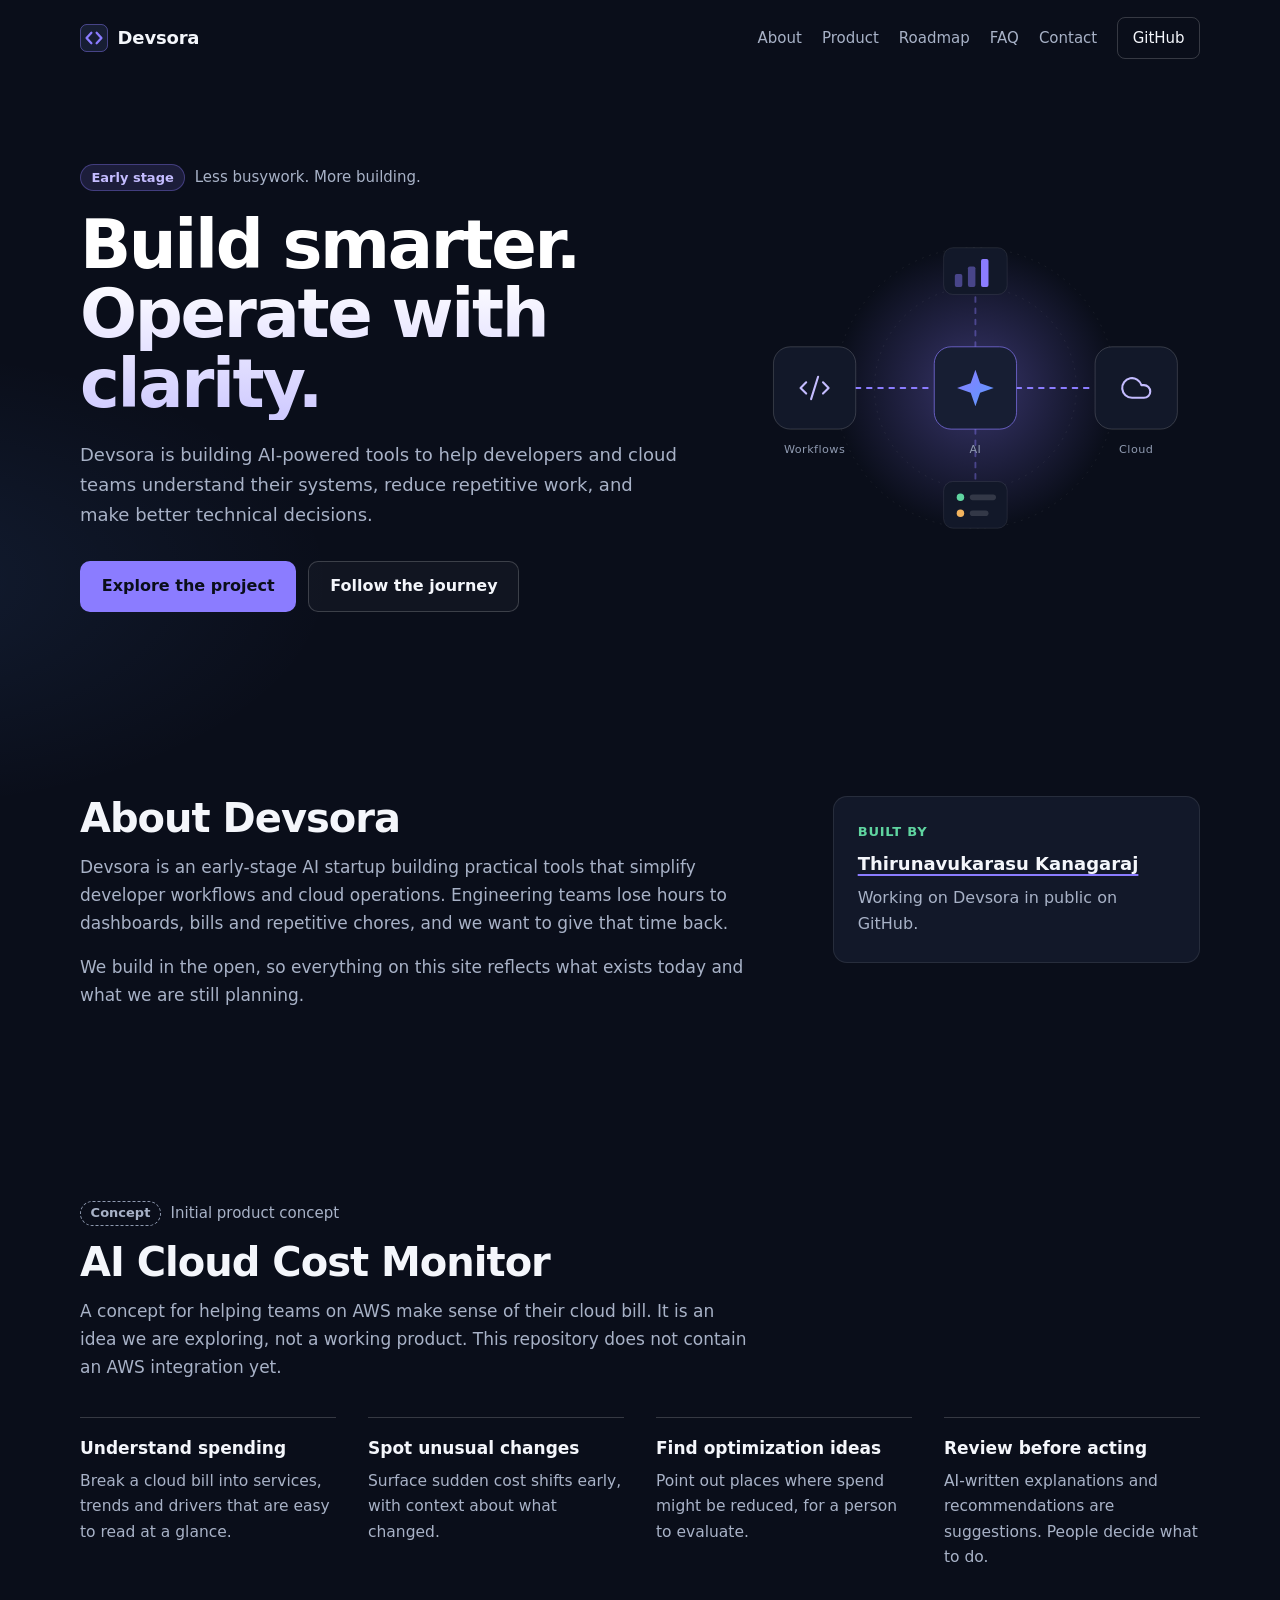
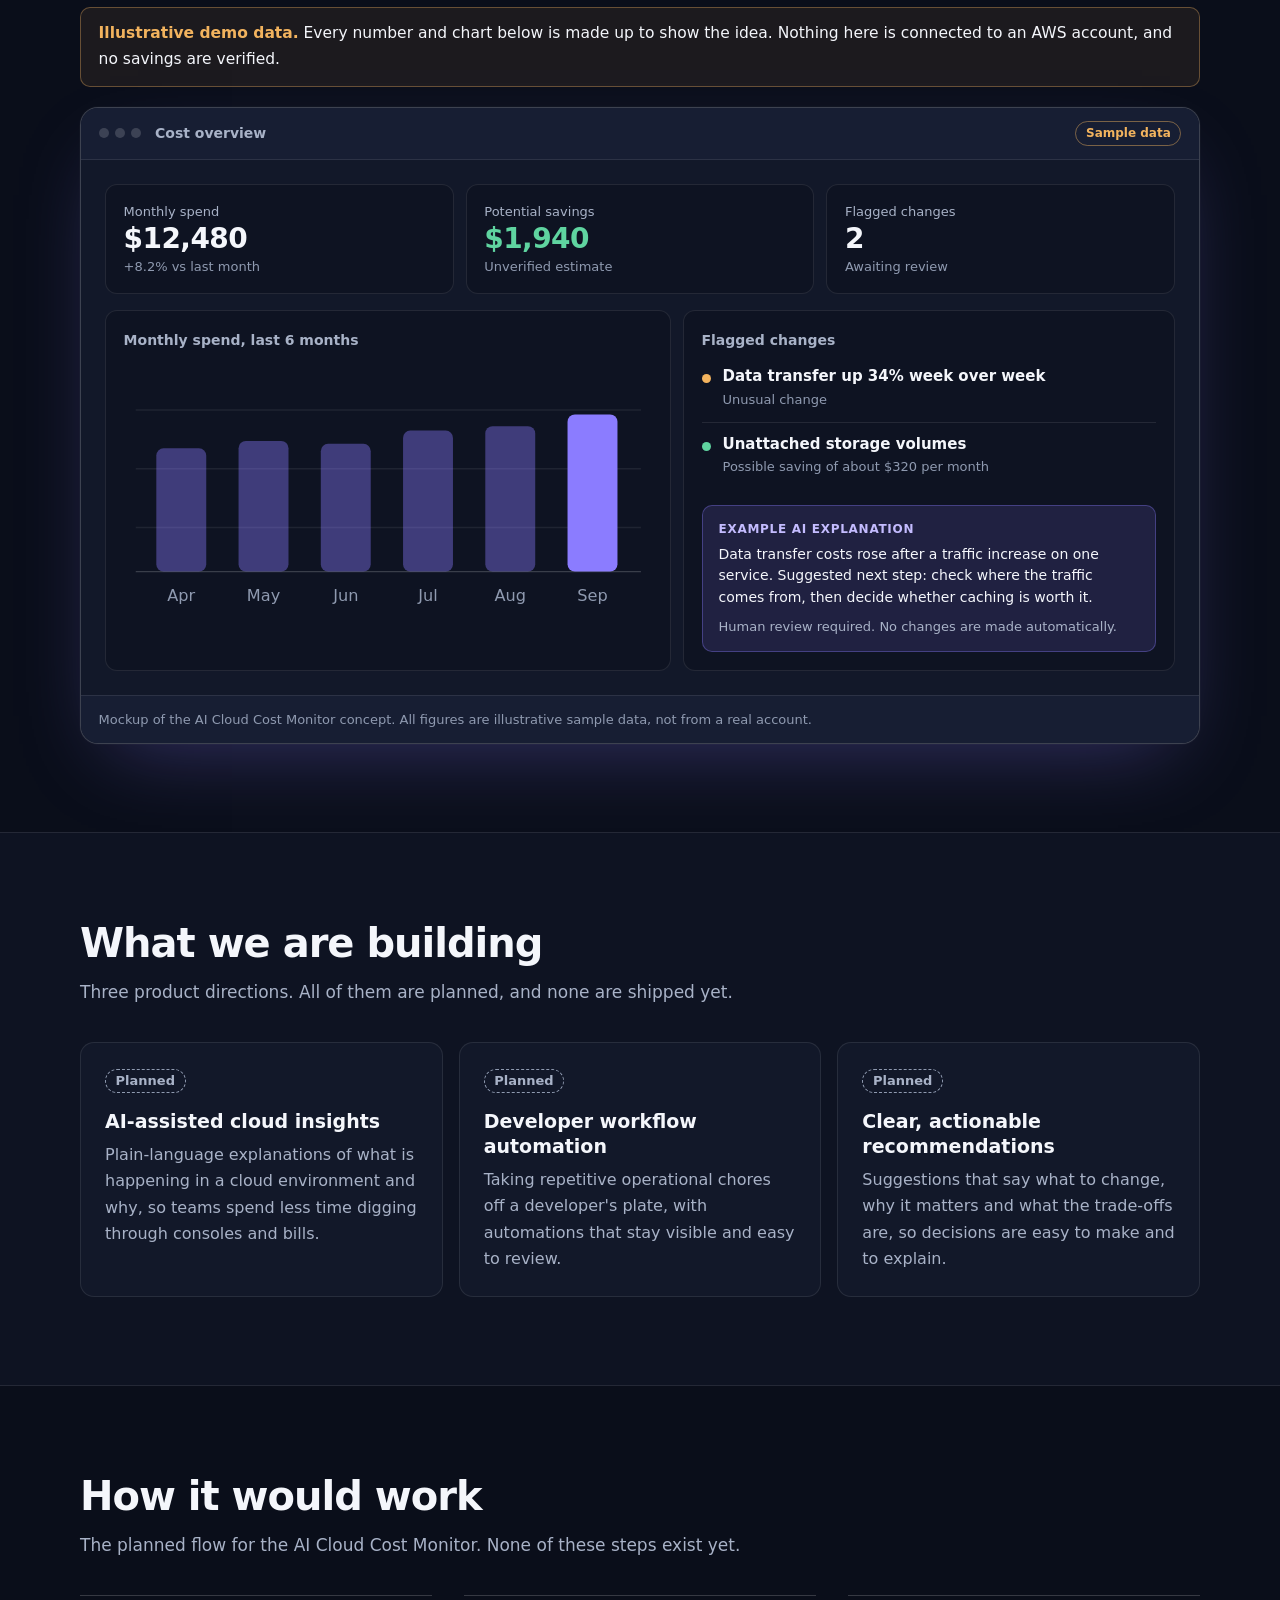
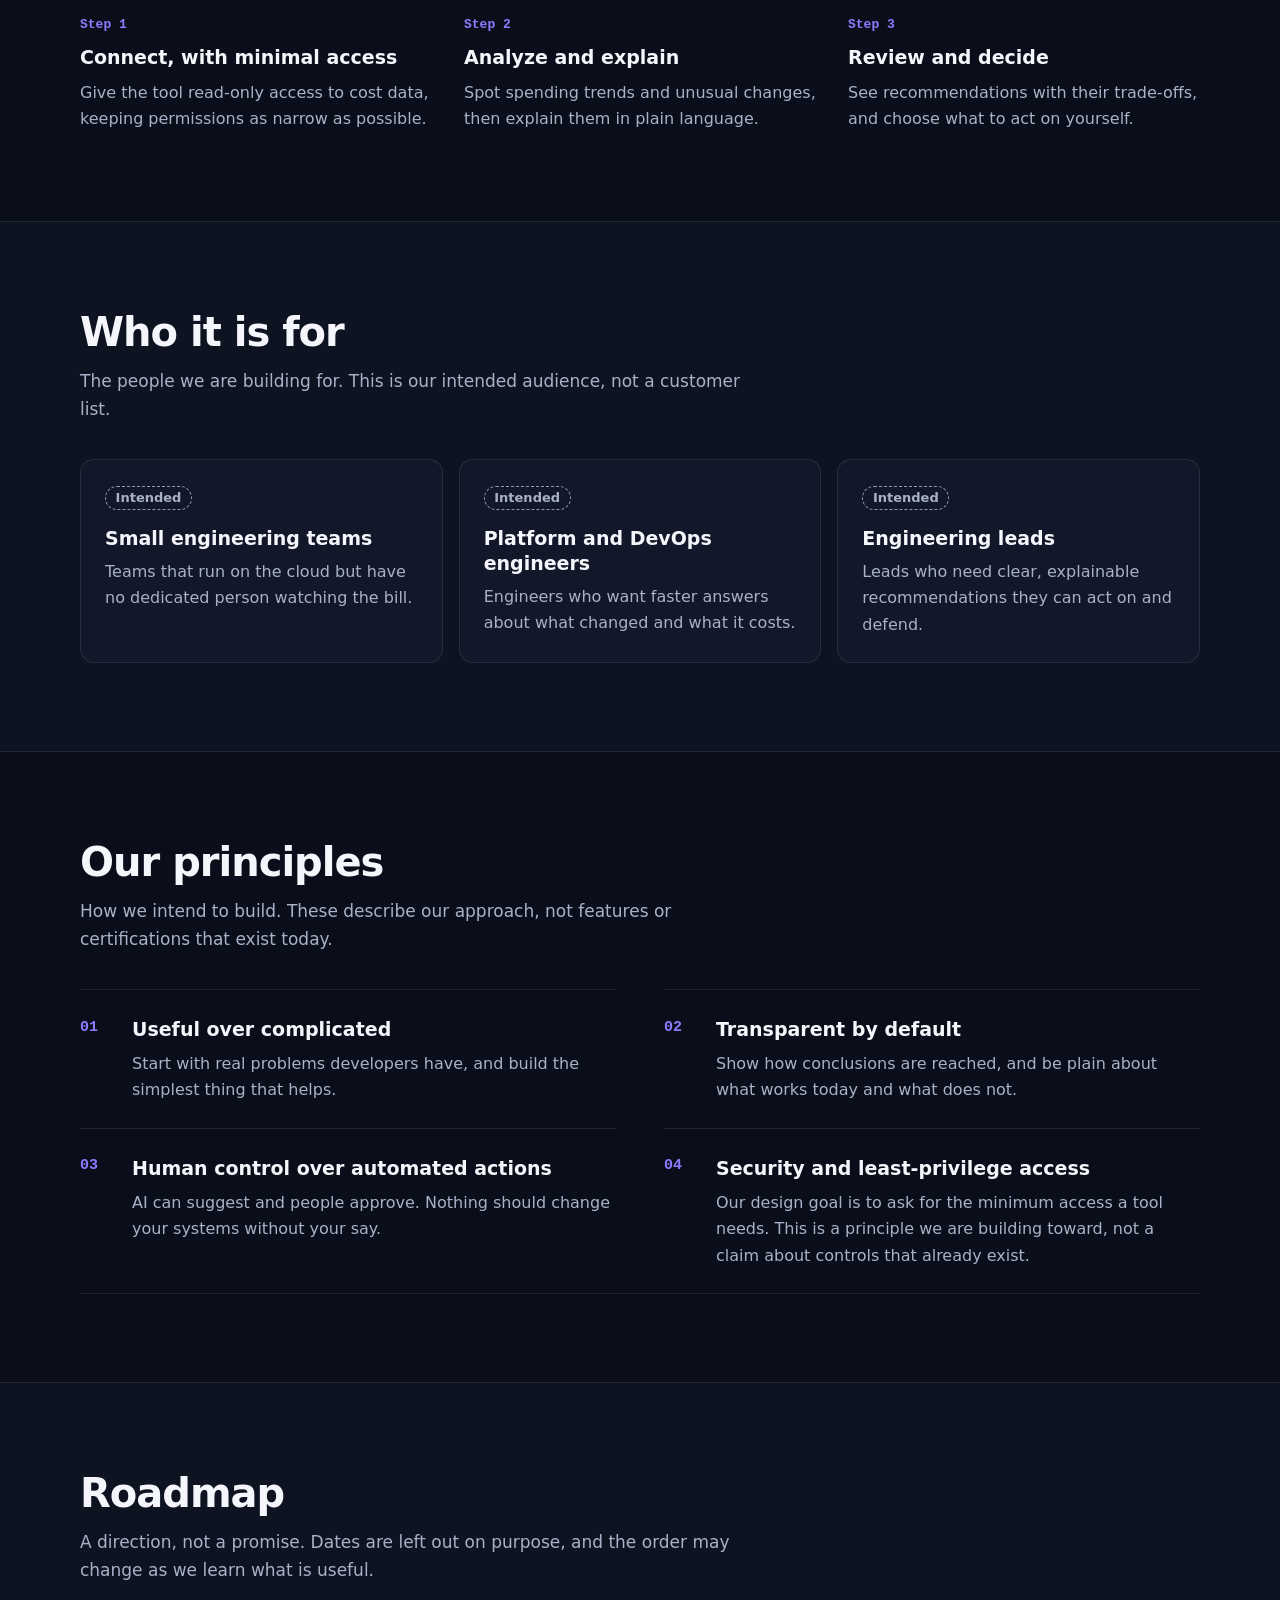
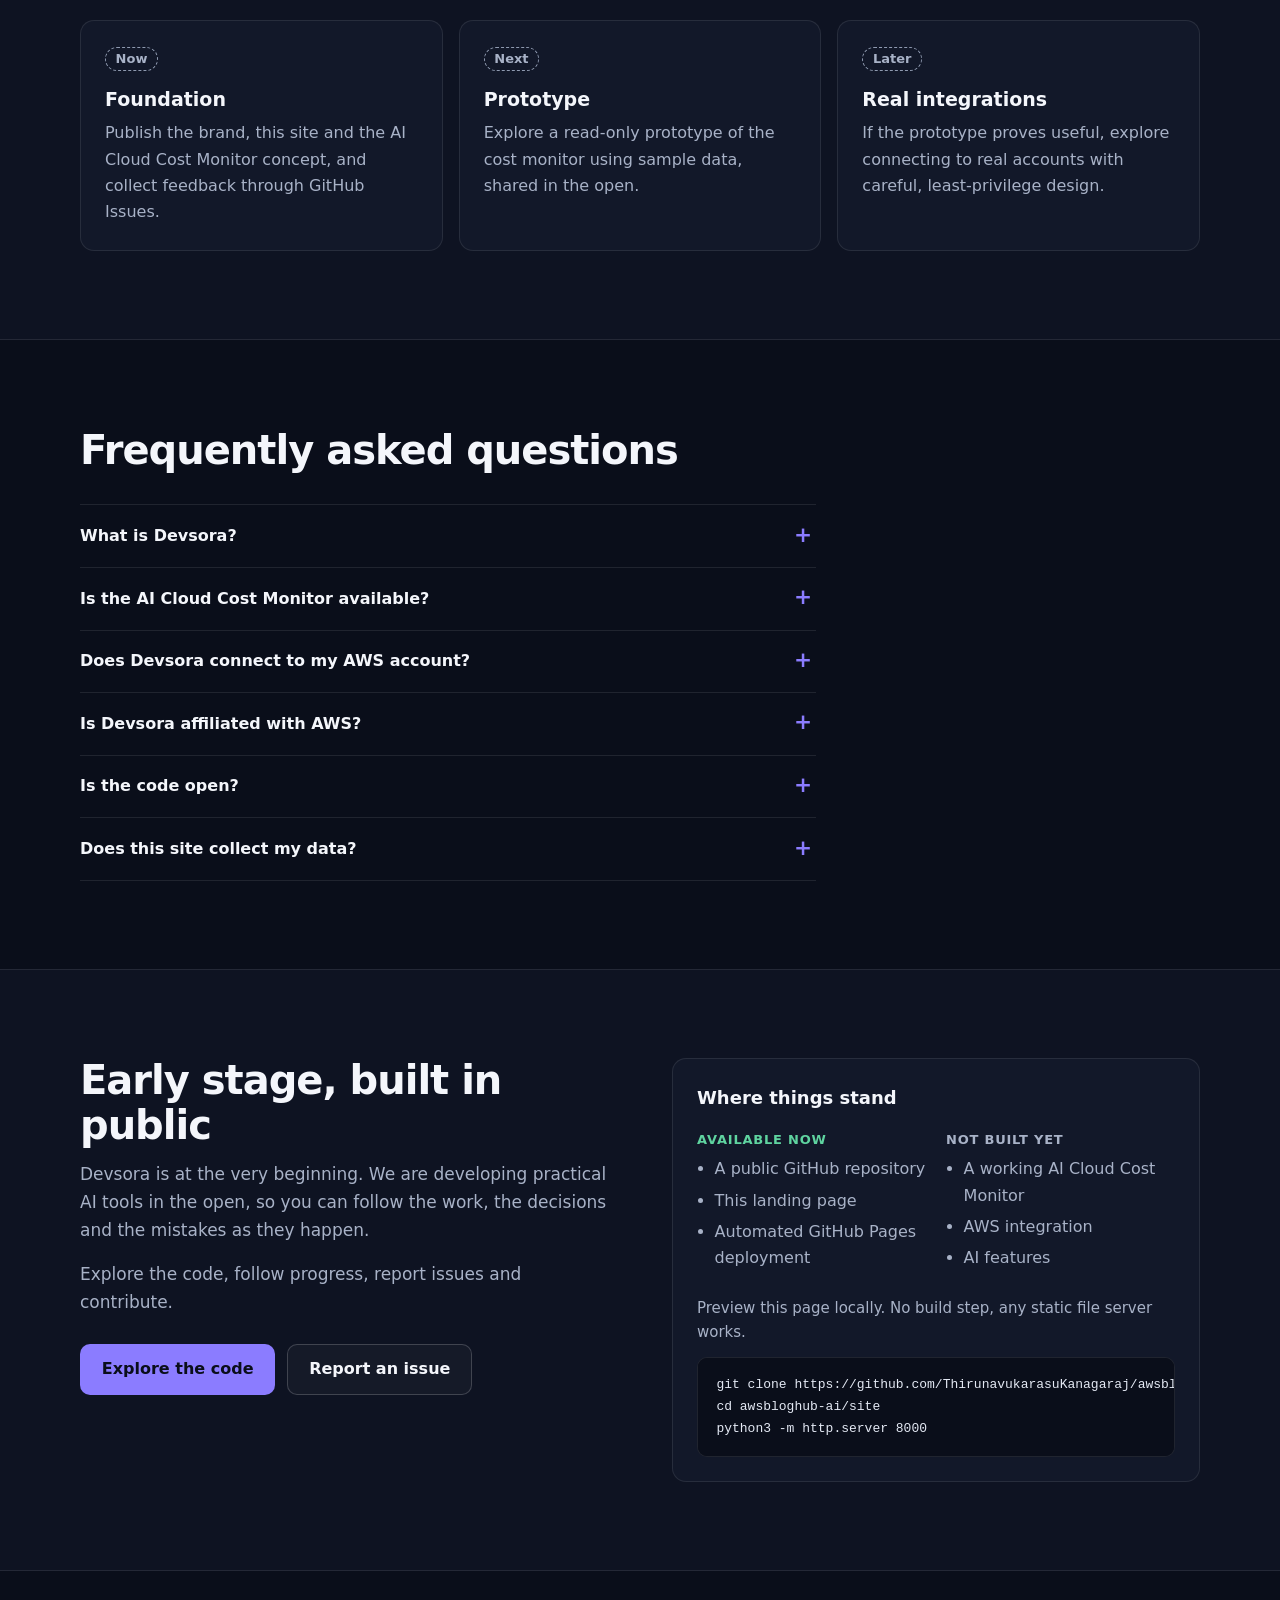
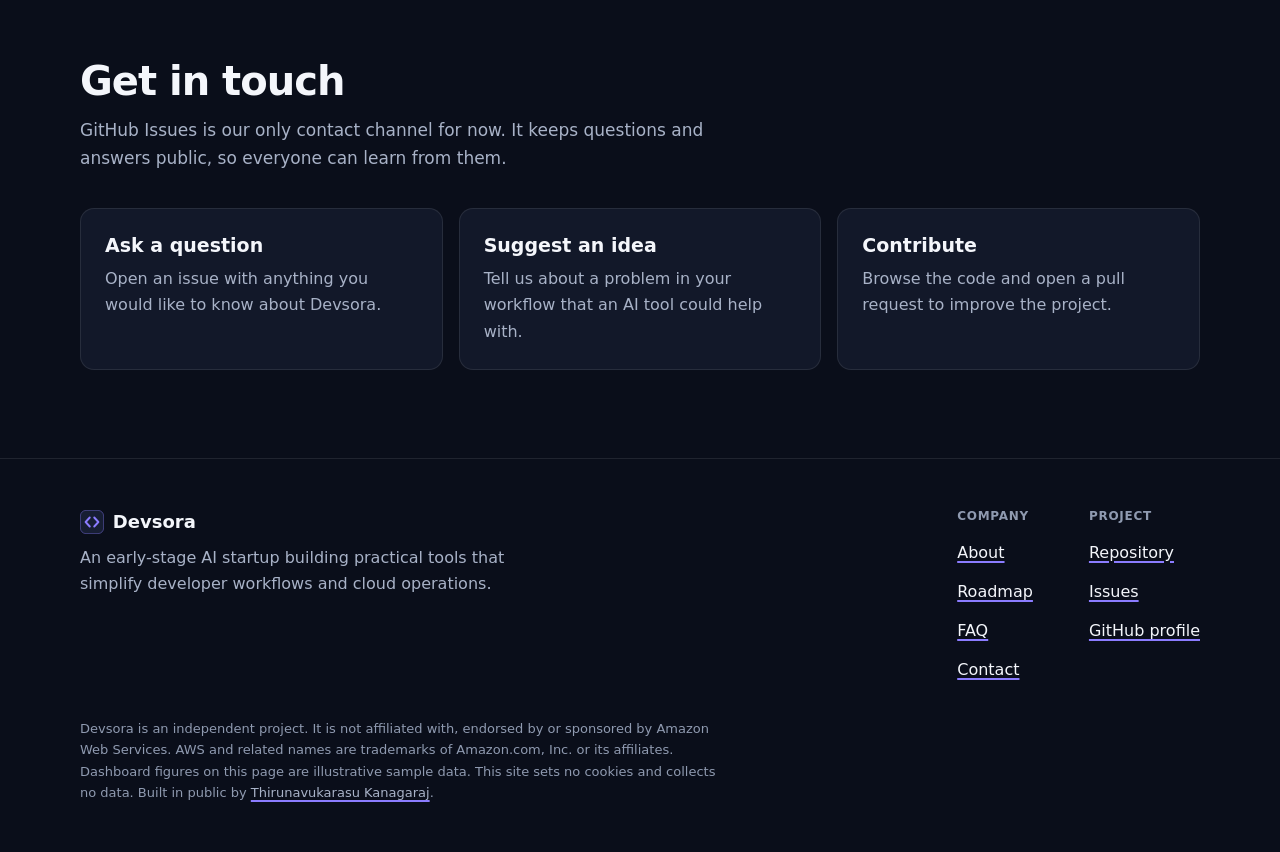
==== commit e967fe51: "Add company-style sections to the Devsora site Add About, How it would work, Who it is for, Roadmap," ====
--- a/site/index.html
+++ b/site/index.html
@@ -20,6 +20,7 @@
   <meta name="twitter:description" content="An early-stage AI startup building practical tools for developers and cloud teams. Built in public.">
 
   <link rel="stylesheet" href="assets/styles.css">
+  <link rel="stylesheet" href="assets/company.css">
 
   <script type="application/ld+json">
   {
@@ -48,10 +49,11 @@
       </a>
       <nav aria-label="Primary">
         <ul class="nav-list">
-          <li><a href="#concept">Concept</a></li>
-          <li><a href="#building">What we are building</a></li>
-          <li><a href="#principles">Principles</a></li>
-          <li><a href="#open">Build in public</a></li>
+          <li><a href="#about">About</a></li>
+          <li><a href="#concept">Product</a></li>
+          <li><a href="#roadmap">Roadmap</a></li>
+          <li><a href="#faq">FAQ</a></li>
+          <li><a href="#contact">Contact</a></li>
           <li><a class="nav-github" href="https://github.com/ThirunavukarasuKanagaraj/awsbloghub-ai">GitHub</a></li>
         </ul>
       </nav>
@@ -132,6 +134,21 @@
             <text class="hv-label" x="240" y="240" text-anchor="middle">AI</text>
             <text class="hv-label" x="412" y="240" text-anchor="middle">Cloud</text>
           </svg>
+        </div>
+      </div>
+    </section>
+
+    <section class="section" id="about" aria-labelledby="about-title">
+      <div class="container about-grid">
+        <div>
+          <h2 id="about-title">About Devsora</h2>
+          <p class="section-intro">Devsora is an early-stage AI startup building practical tools that simplify developer workflows and cloud operations. Engineering teams lose hours to dashboards, bills and repetitive chores, and we want to give that time back.</p>
+          <p class="section-intro">We build in the open, so everything on this site reflects what exists today and what we are still planning.</p>
+        </div>
+        <div class="person">
+          <p class="status-head">Built by</p>
+          <p class="person-name"><a href="https://github.com/ThirunavukarasuKanagaraj">Thirunavukarasu Kanagaraj</a></p>
+          <p>Working on Devsora in public on GitHub.</p>
         </div>
       </div>
     </section>
@@ -275,6 +292,51 @@
       </div>
     </section>
 
+    <section class="section" id="how" aria-labelledby="how-title">
+      <div class="container">
+        <h2 id="how-title">How it would work</h2>
+        <p class="section-intro">The planned flow for the AI Cloud Cost Monitor. None of these steps exist yet.</p>
+        <ol class="steps">
+          <li>
+            <h3>Connect, with minimal access</h3>
+            <p>Give the tool read-only access to cost data, keeping permissions as narrow as possible.</p>
+          </li>
+          <li>
+            <h3>Analyze and explain</h3>
+            <p>Spot spending trends and unusual changes, then explain them in plain language.</p>
+          </li>
+          <li>
+            <h3>Review and decide</h3>
+            <p>See recommendations with their trade-offs, and choose what to act on yourself.</p>
+          </li>
+        </ol>
+      </div>
+    </section>
+
+    <section class="section band" id="audience" aria-labelledby="audience-title">
+      <div class="container">
+        <h2 id="audience-title">Who it is for</h2>
+        <p class="section-intro">The people we are building for. This is our intended audience, not a customer list.</p>
+        <ul class="cards">
+          <li class="card">
+            <span class="tag">Intended</span>
+            <h3>Small engineering teams</h3>
+            <p>Teams that run on the cloud but have no dedicated person watching the bill.</p>
+          </li>
+          <li class="card">
+            <span class="tag">Intended</span>
+            <h3>Platform and DevOps engineers</h3>
+            <p>Engineers who want faster answers about what changed and what it costs.</p>
+          </li>
+          <li class="card">
+            <span class="tag">Intended</span>
+            <h3>Engineering leads</h3>
+            <p>Leads who need clear, explainable recommendations they can act on and defend.</p>
+          </li>
+        </ul>
+      </div>
+    </section>
+
     <section class="section" id="principles" aria-labelledby="principles-title">
       <div class="container">
         <h2 id="principles-title">Our principles</h2>
@@ -298,6 +360,62 @@
             <p>Our design goal is to ask for the minimum access a tool needs. This is a principle we are building toward, not a claim about controls that already exist.</p>
           </li>
         </ol>
+      </div>
+    </section>
+
+    <section class="section band" id="roadmap" aria-labelledby="roadmap-title">
+      <div class="container">
+        <h2 id="roadmap-title">Roadmap</h2>
+        <p class="section-intro">A direction, not a promise. Dates are left out on purpose, and the order may change as we learn what is useful.</p>
+        <ul class="cards">
+          <li class="card">
+            <span class="tag">Now</span>
+            <h3>Foundation</h3>
+            <p>Publish the brand, this site and the AI Cloud Cost Monitor concept, and collect feedback through GitHub Issues.</p>
+          </li>
+          <li class="card">
+            <span class="tag tag-planned">Next</span>
+            <h3>Prototype</h3>
+            <p>Explore a read-only prototype of the cost monitor using sample data, shared in the open.</p>
+          </li>
+          <li class="card">
+            <span class="tag tag-planned">Later</span>
+            <h3>Real integrations</h3>
+            <p>If the prototype proves useful, explore connecting to real accounts with careful, least-privilege design.</p>
+          </li>
+        </ul>
+      </div>
+    </section>
+
+    <section class="section" id="faq" aria-labelledby="faq-title">
+      <div class="container">
+        <h2 id="faq-title">Frequently asked questions</h2>
+        <div class="faq">
+          <details>
+            <summary>What is Devsora?</summary>
+            <p>An early-stage startup building AI-powered tools for developers and cloud teams, with the goal of reducing repetitive work and making technical decisions clearer.</p>
+          </details>
+          <details>
+            <summary>Is the AI Cloud Cost Monitor available?</summary>
+            <p>No. It is a concept. The dashboard on this page uses made-up sample data, and there is no working AI or AWS integration yet.</p>
+          </details>
+          <details>
+            <summary>Does Devsora connect to my AWS account?</summary>
+            <p>No. Nothing connects to any account today.</p>
+          </details>
+          <details>
+            <summary>Is Devsora affiliated with AWS?</summary>
+            <p>No. Devsora is independent and is not affiliated with, endorsed by or sponsored by Amazon Web Services.</p>
+          </details>
+          <details>
+            <summary>Is the code open?</summary>
+            <p>The repository is public on GitHub. A license has not been added yet.</p>
+          </details>
+          <details>
+            <summary>Does this site collect my data?</summary>
+            <p>No. This page has no forms, cookies or analytics scripts.</p>
+          </details>
+        </div>
       </div>
     </section>
 
@@ -340,6 +458,26 @@
         </div>
       </div>
     </section>
+    <section class="section" id="contact" aria-labelledby="contact-title">
+      <div class="container">
+        <h2 id="contact-title">Get in touch</h2>
+        <p class="section-intro">GitHub Issues is our only contact channel for now. It keeps questions and answers public, so everyone can learn from them.</p>
+        <ul class="cards">
+          <li class="card card-link">
+            <h3><a href="https://github.com/ThirunavukarasuKanagaraj/awsbloghub-ai/issues/new">Ask a question</a></h3>
+            <p>Open an issue with anything you would like to know about Devsora.</p>
+          </li>
+          <li class="card card-link">
+            <h3><a href="https://github.com/ThirunavukarasuKanagaraj/awsbloghub-ai/issues/new">Suggest an idea</a></h3>
+            <p>Tell us about a problem in your workflow that an AI tool could help with.</p>
+          </li>
+          <li class="card card-link">
+            <h3><a href="https://github.com/ThirunavukarasuKanagaraj/awsbloghub-ai">Contribute</a></h3>
+            <p>Browse the code and open a pull request to improve the project.</p>
+          </li>
+        </ul>
+      </div>
+    </section>
   </main>
 
   <footer class="site-footer">
@@ -355,14 +493,26 @@
         </p>
         <p class="footer-desc">An early-stage AI startup building practical tools that simplify developer workflows and cloud operations.</p>
       </div>
-      <nav aria-label="Footer">
-        <ul class="footer-links">
-          <li><a href="https://github.com/ThirunavukarasuKanagaraj/awsbloghub-ai">Repository</a></li>
-          <li><a href="https://github.com/ThirunavukarasuKanagaraj/awsbloghub-ai/issues">Issues</a></li>
-          <li><a href="https://github.com/ThirunavukarasuKanagaraj">GitHub profile</a></li>
-        </ul>
-      </nav>
-      <p class="disclaimer">Devsora is an independent project. It is not affiliated with, endorsed by or sponsored by Amazon Web Services. AWS and related names are trademarks of Amazon.com, Inc. or its affiliates. Dashboard figures on this page are illustrative sample data. Built in public by <a href="https://github.com/ThirunavukarasuKanagaraj">Thirunavukarasu Kanagaraj</a>.</p>
+      <div class="footer-cols">
+        <nav aria-label="Footer company">
+          <p class="footer-head">Company</p>
+          <ul class="footer-links">
+            <li><a href="#about">About</a></li>
+            <li><a href="#roadmap">Roadmap</a></li>
+            <li><a href="#faq">FAQ</a></li>
+            <li><a href="#contact">Contact</a></li>
+          </ul>
+        </nav>
+        <nav aria-label="Footer project">
+          <p class="footer-head">Project</p>
+          <ul class="footer-links">
+            <li><a href="https://github.com/ThirunavukarasuKanagaraj/awsbloghub-ai">Repository</a></li>
+            <li><a href="https://github.com/ThirunavukarasuKanagaraj/awsbloghub-ai/issues">Issues</a></li>
+            <li><a href="https://github.com/ThirunavukarasuKanagaraj">GitHub profile</a></li>
+          </ul>
+        </nav>
+      </div>
+      <p class="disclaimer">Devsora is an independent project. It is not affiliated with, endorsed by or sponsored by Amazon Web Services. AWS and related names are trademarks of Amazon.com, Inc. or its affiliates. Dashboard figures on this page are illustrative sample data. This site sets no cookies and collects no data. Built in public by <a href="https://github.com/ThirunavukarasuKanagaraj">Thirunavukarasu Kanagaraj</a>.</p>
     </div>
   </footer>
 </body>
--- a/site/assets/company.css
+++ b/site/assets/company.css
@@ -0,0 +1,36 @@
+/* Devsora: company-page sections (About, How it works, Roadmap, FAQ, Contact, footer columns). Loaded after styles.css. */
+
+.about-grid { display: grid; grid-template-columns: minmax(0, 1fr); gap: 2rem; align-items: start; }
+.person { padding: 1.5rem; background: var(--surface); border: 1px solid var(--line); border-radius: var(--radius); }
+.person-name { margin-bottom: 0.4rem; font-size: 1.125rem; font-weight: 650; }
+.person p:last-child { margin: 0; color: var(--muted); }
+
+.steps { display: grid; grid-template-columns: minmax(0, 1fr); gap: 1.5rem; margin: 2.25rem 0 0; padding: 0; list-style: none; counter-reset: step; }
+.steps li { padding-top: 1.1rem; border-top: 1px solid var(--line-strong); counter-increment: step; }
+.steps li::before { content: "Step " counter(step); display: block; margin-bottom: 0.45rem; color: var(--accent); font-family: var(--font-mono); font-size: 0.8125rem; font-weight: 600; }
+.steps h3 { margin-bottom: 0.4rem; font-size: 1.1875rem; font-weight: 650; }
+.steps p { margin: 0; color: var(--muted); max-width: 40ch; }
+
+.faq { max-width: 46rem; margin-top: 2rem; border-bottom: 1px solid var(--line); }
+.faq details { border-top: 1px solid var(--line); }
+.faq summary { position: relative; padding: 1.1rem 2.25rem 1.1rem 0; font-weight: 600; cursor: pointer; list-style: none; }
+.faq summary::-webkit-details-marker { display: none; }
+.faq summary::after { content: "+"; position: absolute; right: 0.25rem; top: 0.95rem; color: var(--accent); font-size: 1.35rem; line-height: 1.3; }
+.faq details[open] summary::after { content: "\2212"; }
+.faq details p { margin: 0 0 1.1rem; color: var(--muted); max-width: 60ch; }
+
+.card-link { position: relative; }
+.card-link h3 a { text-decoration: none; }
+.card-link h3 a::after { content: ""; position: absolute; inset: 0; border-radius: var(--radius); }
+.card-link:hover { border-color: rgba(139, 124, 255, 0.6); }
+.card-link h3 a:focus-visible { outline: none; }
+.card-link:focus-within { outline: 3px solid var(--focus); outline-offset: 3px; }
+
+.footer-cols { display: flex; flex-wrap: wrap; gap: 1.5rem 3.5rem; }
+.footer-head { margin-bottom: 0.4rem; color: var(--dim); font-size: 0.75rem; font-weight: 700; letter-spacing: 0.06em; text-transform: uppercase; }
+.footer-cols .footer-links { flex-direction: column; gap: 0; }
+
+@media (min-width: 800px) {
+  .about-grid { grid-template-columns: minmax(0, 1.5fr) minmax(0, 0.8fr); gap: 4rem; }
+  .steps { grid-template-columns: repeat(3, minmax(0, 1fr)); gap: 2rem; }
+}
